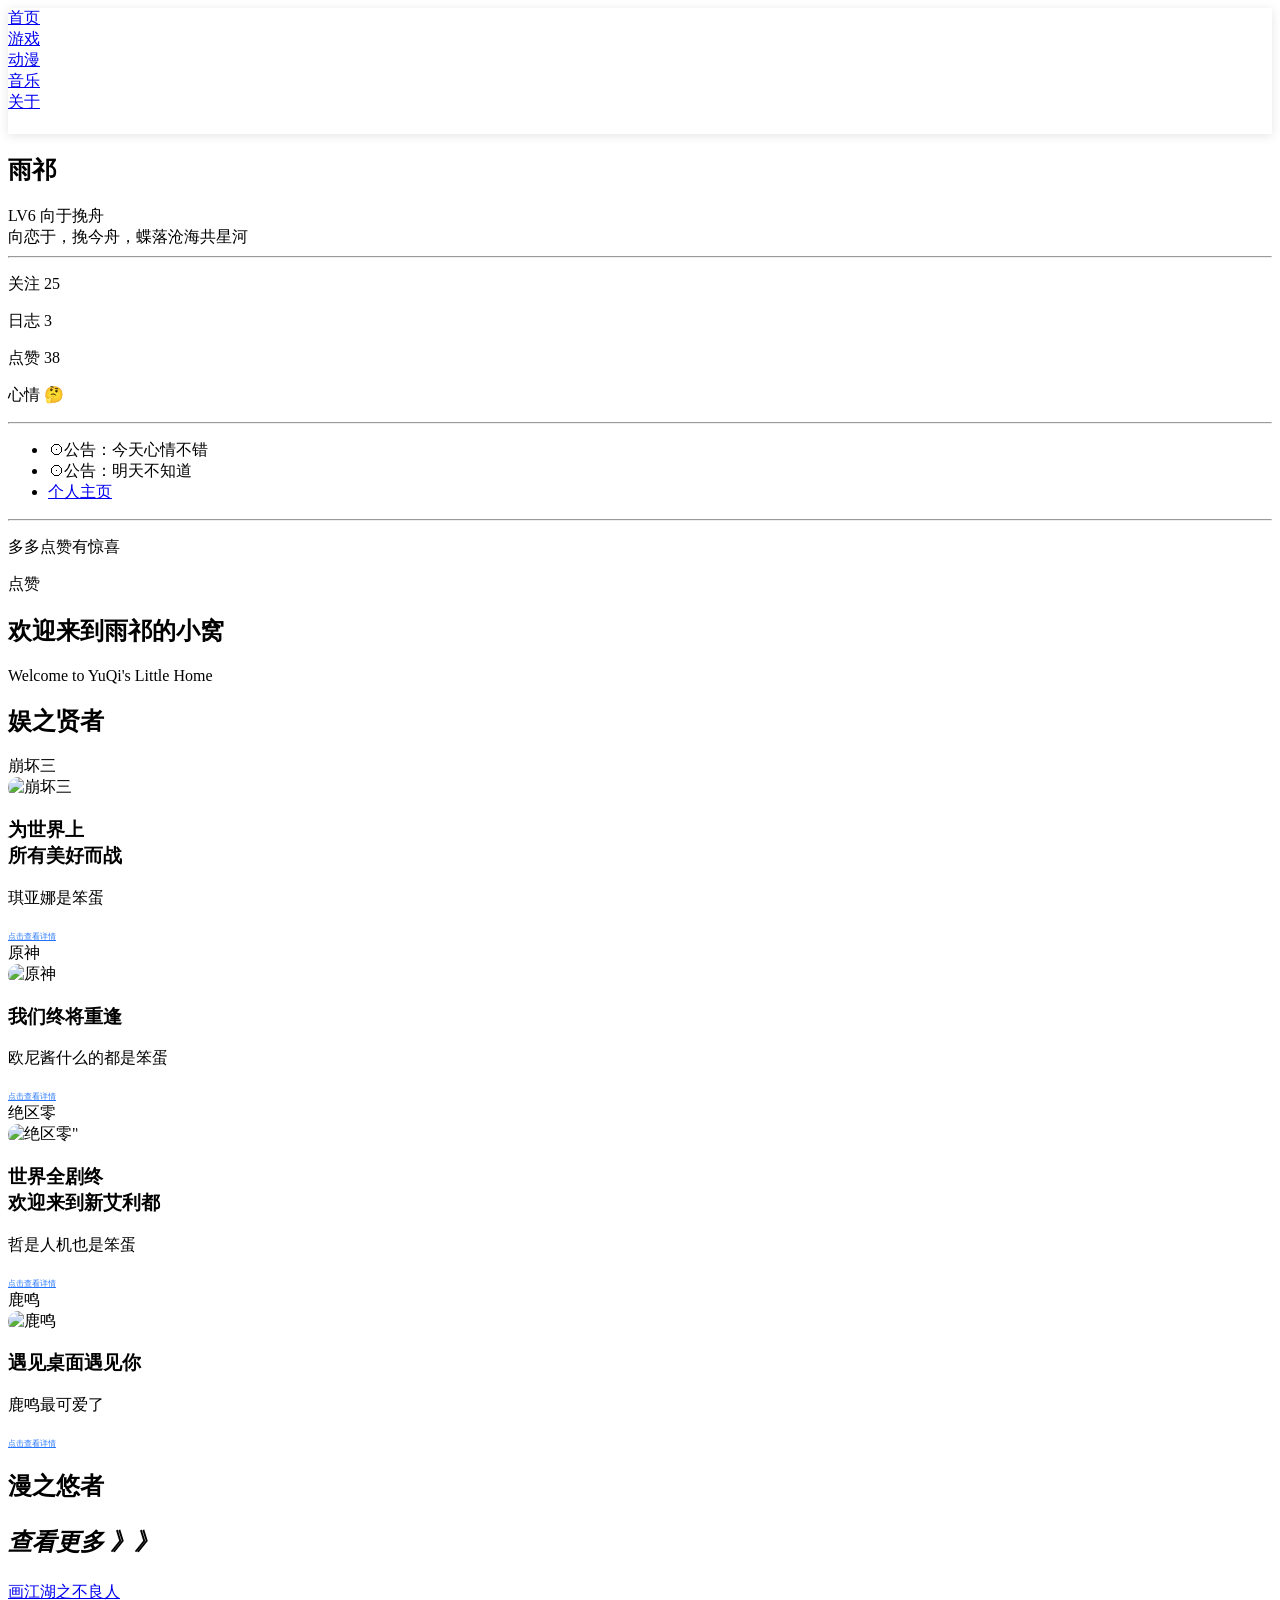
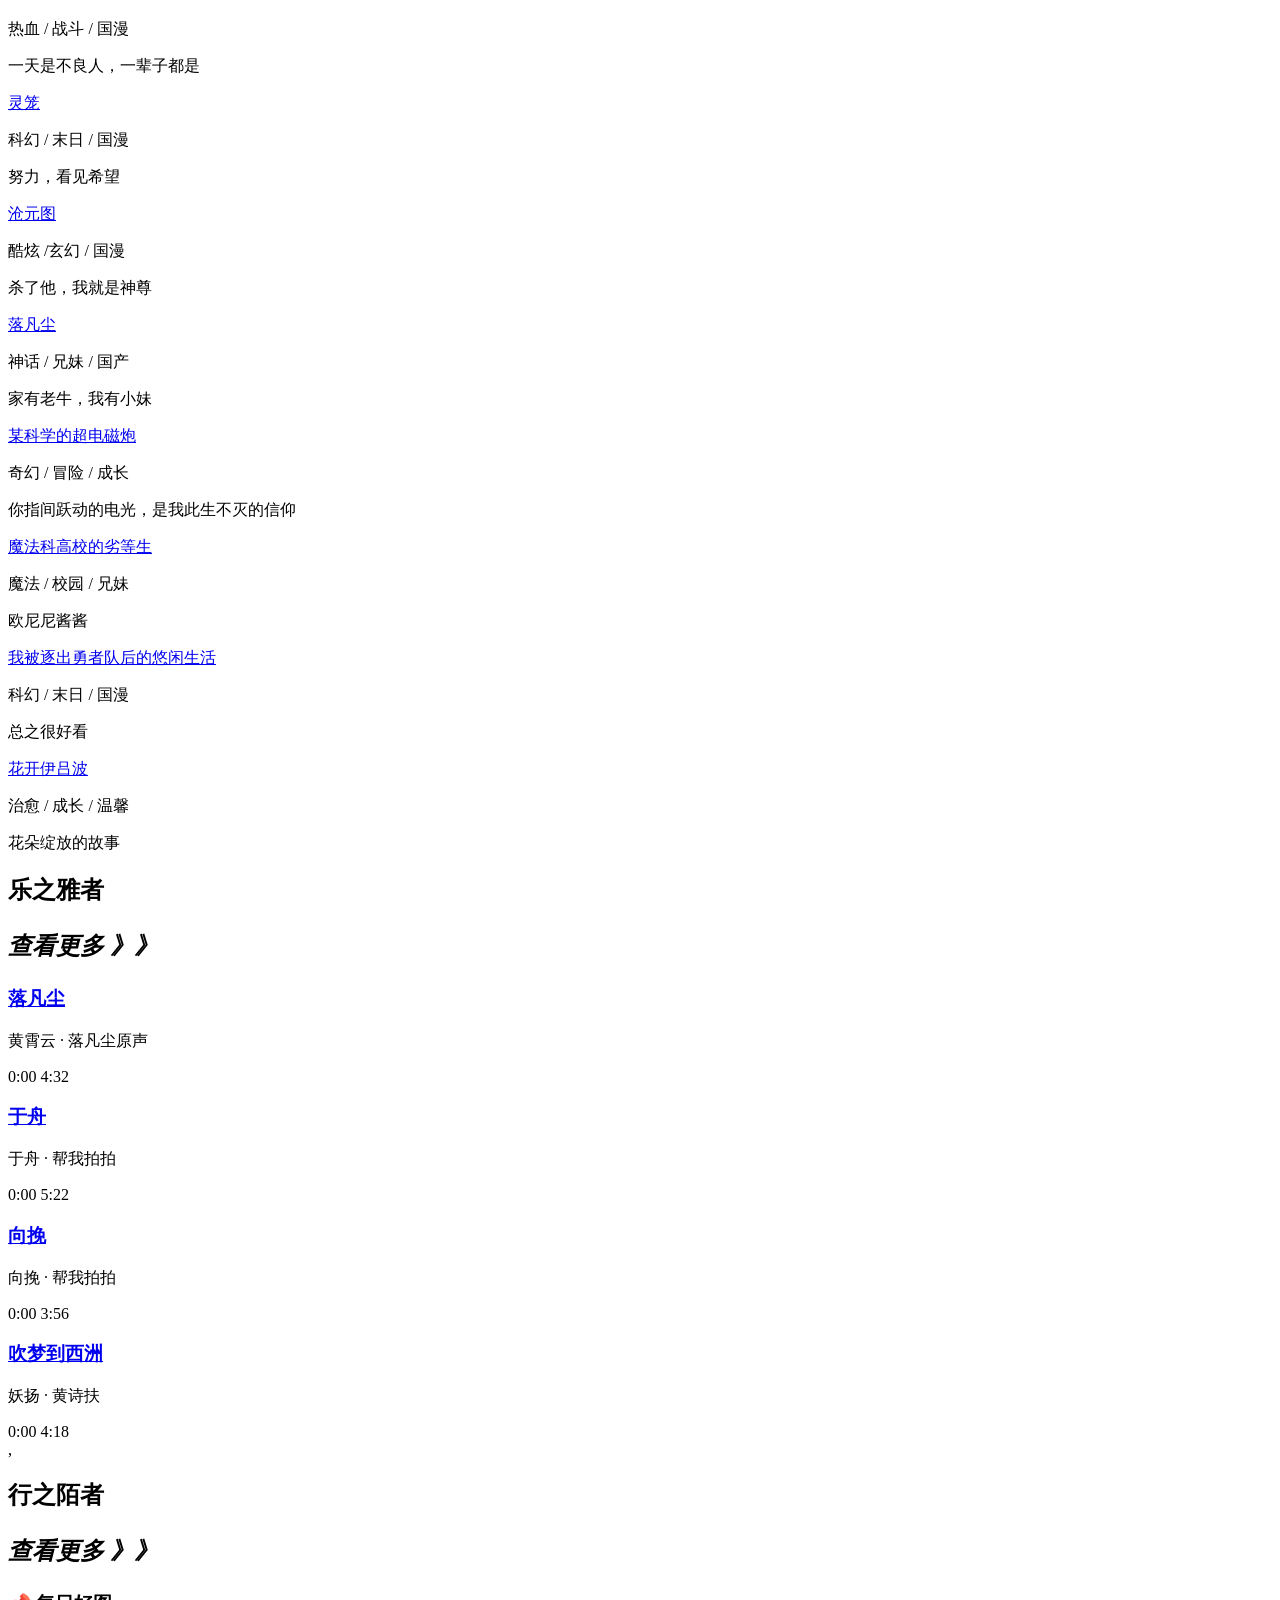
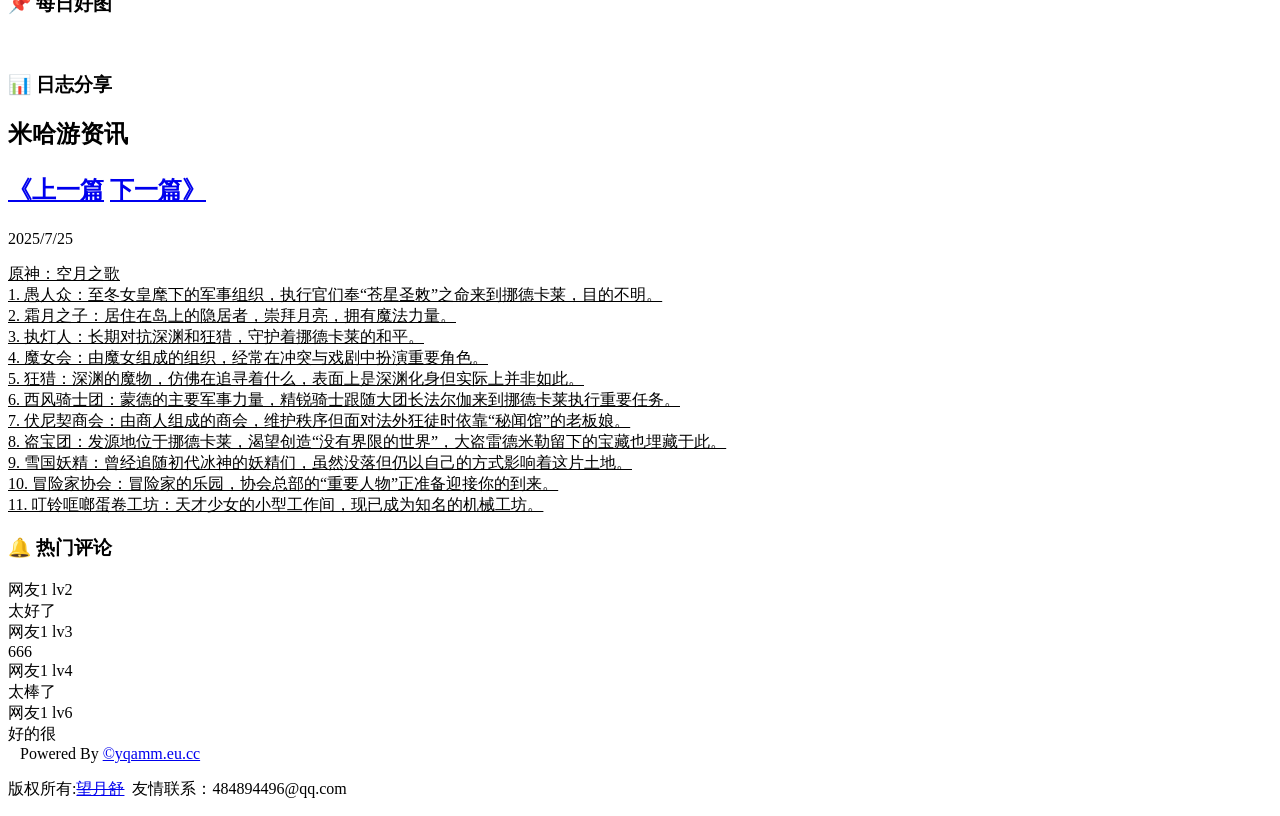
==== html/hao.html @ 81f04ef3 "./--/" ====
<!DOCTYPE html>
<html lang="zh-CN">

<head>
    <meta charset="UTF-8">
    <meta name="viewport" content="width=device-width, initial-scale=1.0">
    <title>雨祁的小窝</title>
    <link rel="stylesheet" href="./html/hao.css">
    <link rel="icon" type="image/x-icon" href="https://i.postimg.cc/RFZZ6Wpz/h-3.png">
</head>

<body>
    <!-- 导航栏 -->
    <nav class="nav">
        <div class="logo"></div>
        <div class="daohang">
            <a href="#shouye">
                <div class="box">首页</div>
            </a>
            <a href="#youxi">
                <div class="box">游戏</div>
            </a>
            <a href="#donman">
                <div class="box">动漫</div>
            </a>
            <a href="#yinyue">
                <div class="box">音乐</div>
            </a>
            <a href="#foot">
                <div class="box">关于</div>
            </a>
        </div>
        <div class="denlu"><a href="./login.html" style="color: white;">登录</a></div> <!-- 修复登录链接颜色 -->
    </nav>

    <!-- 主页内容 -->
    <section class="zhuye" id="shouye">
        <div class="geren">
            <div class="gtop">
                <div class="tx">
                    <div class="tx-1"></div>
                </div>
                <div class="user-info">
                    <h2>雨祁</h2>
                    <div class="level-info">
                        <span id="one">LV6</span>
                        <span id="two">向于挽舟</span>
                    </div>
                    <span id="san">向恋于，挽今舟，蝶落沧海共星河</span>
                </div>
            </div>
            <hr>
            <div class="gbot">
                <div class="xinxi">
                    <p id="p1">关注&nbsp;25</p>
                    <p id="p2">日志&nbsp;3</p>
                    <p id="p3">点赞&nbsp;38</p>
                    <p id="p4">心情&nbsp;🤔</p>
                </div>
                <hr>
                <div class="gongao">
                    <ul>
                        <li>⨀公告：今天心情不错</li>
                        <li>⨀公告：明天不知道</li>
                        <li id="li"><a href="https://yqamm.eu.cc">个人主页</a></li>
                    </ul>
                </div>
                <hr>
            </div>
            <div class="dianzan">
                <p>多多点赞有惊喜</p>
                <p id="p5">点赞</p>
            </div>
        </div>
        <div class="tp">
            <div class="tp-content">
                <h1>欢迎来到雨祁的小窝</h1>
                <p>Welcome to YuQi's Little Home</p>
            </div>
        </div>
    </section>

    <!-- 游戏板块 -->
    <section class="youxi" id="youxi">
        <div class="youxi-bg"></div>
        <h2>娱之贤者</h2>
        <div class="games-container">
            <!-- 崩坏三卡片（恢复类名） -->
            <div class="game-card bhs">
                <div class="game-inner">
                    <div class="game-front">
                        <span>崩坏三</span>
                    </div>
                    <div class="game-back">
                        <img src="https://i.postimg.cc/tg8TTK1g/1.jpg" alt="崩坏三"
                            style="width: 100%; border-radius: 10px;">
                        <h3>为世界上<br>所有美好而战</h3>
                        <p>琪亚娜是笨蛋</p>
                        <a href="./xx.html" target="_blank" style="color: #2575fc; margin-top: 10px;font-size: 0.5em; ">点击查看详情</a>
                        <!-- 修复链接样式 -->
                    </div>
                </div>
            </div>
            <!-- 原神卡片 -->
            <div class="game-card ys">
                <div class="game-inner">
                    <div class="game-front">
                        <span>原神</span>
                    </div>
                    <div class="game-back">
                        <img src="https://i.postimg.cc/xjRzs7rk/1.jpg" alt="原神"
                            style="width: 100%; border-radius: 10px;">
                        <h3>我们终将重逢</h3>
                        <p>欧尼酱什么的都是笨蛋</p>
                        <a href="./ysq.html" style="color: #2575fc; margin-top: 10px;font-size: 0.5em;">点击查看详情</a>
                    </div>
                </div>
            </div>
            <!-- 绝区零卡片 -->
            <div class="game-card jql">
                <div class="game-inner">
                    <div class="game-front">
                        <span>绝区零</span>
                    </div>
                    <div class="game-back">
                        <img src="https://i.postimg.cc/YSHDH9R2/1.jpg" alt=绝区零"
                            style="width: 100%; border-radius: 10px;">
                        <h3>世界全剧终<br>欢迎来到新艾利都</h3>
                        <p>哲是人机也是笨蛋</p>
                        <a href="./xx.html" target="_blank" style="color: #2575fc; margin-top: 10px;font-size: 0.5em; ">点击查看详情</a>
                    </div>
                </div>
            </div>
            <!-- 鹿鸣卡片 -->
            <div class="game-card lm">
                <div class="game-inner">
                    <div class="game-front">
                        <span>鹿鸣</span>
                    </div>
                    <div class="game-back">
                        <img src="https://i.postimg.cc/kgN5G2S7/1.png" alt="鹿鸣"
                            style="width: 100%; border-radius: 10px;">
                        <h3>遇见桌面遇见你</h3>
                        <p>鹿鸣最可爱了</p>
                       <a href="./xx.html" target="_blank" style="color: #2575fc; margin-top: 10px;font-size: 0.5em; ">点击查看详情</a>
                </div>
            </div>
            <!-- Minecraft卡片 -->
            <!-- <div class="game-card mc">
                <div class="game-inner">
                    <div class="game-front">
                        <span>Minecraft</span>
                    </div>
                    <div class="game-back">
                        <img src="https://i.postimg.cc/wTgQM3hT/Minecraft2.jpg" alt="崩坏三"
                            style="width: 100%; border-radius: 10px;">
                        <h3>MC不悔</h3>
                        <p>都是方块人</p>
                       <a href="./xx.html" target="_blank" style="color: #2575fc; margin-top: 10px;font-size: 0.5em; ">点击查看详情</a>
                    </div>
                </div>
            </div> -->
        </div>
    </section>

    <!-- 动漫板块 -->
    <section class="donman" id="donman">
        <h2>漫之悠者 <p id="gd"><I>查看更多 》》</I></p>
        </h2>
        <div class="dm-grid">
            <!-- 1 -->
            <div class="dm">
                <div class="d-left" style="background-image:url('https://i.postimg.cc/43p6Vzyb/dm.jpg')"></div>
                <div class="d-right">
                    <span>
                        <a href="http://baike.baidu.com/l/NwMvjNF6?bk_share=copy&fr=copy#" target="_blank">
                            画江湖之不良人
                        </a>
                    </span>
                    <p>热血 / 战斗 / 国漫</p>
                    <p>一天是不良人，一辈子都是</p>
                </div>
            </div>
            <!-- 2 -->
            <div class="dm">
                <div class="d-left" style="background-image: url('https://i.postimg.cc/7hkBXpLh/image.jpg');"></div>
                <div class="d-right">
                    <span><a href="http://baike.baidu.com/l/IUdptuf8?bk_share=copy&fr=copy#" target="_blank">
                            灵笼</a></span>
                    <p>科幻 / 末日 / 国漫</p>
                    <p>努力，看见希望</p>
                </div>
            </div>
            <!-- 3 -->
            <div class="dm">
                <div class="d-left" style="background-image:url('https://i.postimg.cc/ZnzK3d93/image.jpg')"></div>
                <div class="d-right">
                    <span>
                        <a href="http://baike.baidu.com/l/H8j0i51G?bk_share=copy&fr=copy#" target="_blank">
                            沧元图</a></span>
                    <p>酷炫 /玄幻 / 国漫</p>
                    <p>杀了他，我就是神尊</p>
                </div>
            </div>
            <!-- 4 -->
            <div class="dm">
                <div class="d-left" style="background-image: url('https://i.postimg.cc/rFcGmwLb/image.jpg')"></div>
                <div class="d-right">
                    <span>
                        <a href="http://baike.baidu.com/l/BnPM8vRi?bk_share=copy&fr=copy#" target="_blank">
                            落凡尘
                        </a>
                    </span>
                    <p>神话 / 兄妹 / 国产</p>
                    <p>家有老牛，我有小妹</p>
                </div>
            </div>
            <!-- 5 -->
            <div class="dm">
                <div class="d-left" style="background-image: url('https://i.postimg.cc/J4snK7pd/image.jpg');"></div>
                <div class="d-right">
                    <span>
                        <a href="http://baike.baidu.com/l/g8sbwlbK?bk_share=copy&fr=copy#" target="_blank">
                            某科学的超电磁炮 </a>
                    </span>
                    <p>奇幻 / 冒险 / 成长</p>
                    <p>你指间跃动的电光，是我此生不灭的信仰</p>
                </div>
            </div>
            <!-- 6 -->
            <div class="dm">
                <div class="d-left" style="background-image: url('https://i.postimg.cc/KYGhqJZv/image.jpg');"></div>
                <div class="d-right">
                    <span>
                        <a href="http://baike.baidu.
                        com/l/dRvJ5IYW?bk_share=copy&fr=copy#" target="_blank">
                            魔法科高校的劣等生
                        </a>
                    </span>
                    <p>魔法 / 校园 / 兄妹</p>
                    <p>欧尼尼酱酱</p>
                </div>
            </div>
            <!-- 7 -->
            <div class="dm">
                <div class="d-left" style="background-image: url('https://i.postimg.cc/hPvrrxWW/image.jpg');"></div>
                <div class="d-right">
                    <span>
                        <a href="http://baike.baidu.com/l/K0KQPCvV?bk_share=copy&fr=copy#" target="_blank">
                            我被逐出勇者队后的悠闲生活</a>
                    </span>
                    <p>科幻 / 末日 / 国漫</p>
                    <p>总之很好看</p>
                </div>
            </div>
            <!-- 8 -->
            <div class="dm">
                <div class="d-left" style="background-image:url(https://i.postimg.cc/yY3RxTCd/image.jpg)"></div>
                <div class="d-right">
                    <span>
                        <a href="https://baike.baidu.com/item/%E8%8A%
                        B1%E5%BC%80%E4%BC%8A%E5%90%95%E6%B3%A2/49174" target="_blank">花开伊吕波</a>
                    </span>
                    <p>治愈 / 成长 / 温馨</p>
                    <p>花朵绽放的故事</p>
                </div>
            </div>
        </div>
    </section>

    <!-- 音乐板块 -->
    <section class="yinyue" id="yinyue">
        <h2>乐之雅者 <p id="gd"><I>查看更多 》》</I></p>
        </h2>
        <div class="music-container">
            <!-- 1 -->
            <div class="music-card">
                <div class="music-img" style="background-image: url('https://i.postimg.cc/TPTK6KM2/image.jpg')">
                    <!-- <div class="play-icon">
                        <i class="fas fa-play"></i>
                    </div> -->
                </div>
                <div class="music-info">
                    <h3>
                        <a href="https://www.fangpi.net/music/11731684" target="_blank">落凡尘
                        </a>
                    </h3>
                    <p>黄霄云 · 落凡尘原声</p>
                    <div class="music-player">
                        <div class="music-progress">
                            <audio src="落凡尘-黄霄雲.mp3"></audio>
                        </div>
                    </div>
                    <div class="music-time">
                        <span>0:00</span>
                        <span>4:32</span>
                    </div>
                </div>
            </div>
            <!-- 2 -->
            <div class="music-card">
                <div class="music-img" style="background-image: url('https://i.postimg.cc/CRwwDrpB/2.jpg')">

                </div>
                <div class="music-info">
                    <h3>
                        <a href="https://www.fangpi.net/music/16540388" target="_blank">于舟
                        </a>
                    </h3>
                    <p>于舟 · 帮我拍拍</p>
                    <div class="music-player">
                        <div class="music-progress"></div>
                    </div>
                    <div class="music-time">
                        <span>0:00</span>
                        <span>5:22</span>
                    </div>
                </div>
            </div>
            <!-- 3 -->
            <div class="music-card">
                <div class="music-img" style="background-image: url('https://i.postimg.cc/ZWj4LPJf/4.jpg')">

                </div>
                <div class="music-info">
                    <h3>
                        <a href="https://www.fangpi.net/music/14131644" target="_blank">向挽
                        </a>
                    </h3>
                    <p>向挽 · 帮我拍拍</p>
                    <div class="music-player">
                        <div class="music-progress"></div>
                    </div>
                    <div class="music-time">
                        <span>0:00</span>
                        <span>3:56</span>
                    </div>
                </div>
            </div>
            <!-- 4 -->
            <div class="music-card">
                <div class="music-img" style="background-image: url('https://i.postimg.cc/6pDbM4S3/1.jpg')">

                </div>
                <div class="music-info">
                    <h3>
                        <a href="https://www.fangpi.net/music/11590907" target="_blank">吹梦到西洲
                        </a>
                    </h3>
                    <p>妖扬 · 黄诗扶</p>
                    <div class="music-player">
                        <div class="music-progress"></div>
                    </div>
                    <div class="music-time">
                        <span>0:00</span>
                        <span>4:18</span>
                    </div>
                </div>
            </div>
        </div>
    </section>
    <!-- 日志记录 -->
    <section class="rizhi" id="rizhi">,
        <h2>行之陌者 <p id="gd"><I>查看更多 》》</I></p>
        </h2>
        <div class="rizhi-cont">
            <!-- 左侧列 -->
            <div class="rz" id="rz-1">
                <h3>📌 每日好图</h3>
                <div class="rz-left-tu">
                    <img src="https://i.postimg.cc/k41G0ZzM/xh.png" alt="">
                </div>
            </div>

            <!-- 中间列（主内容） -->
            <div class="rz" id="rz-2">
                <h3>📊 日志分享</h3>
                <div class="content">
                    <h2>米哈游资讯 &nbsp;&nbsp;
                        <p id="p6">
                            <a href="#">《上一篇</a>
                            <a href="#">下一篇》</a>
                        </p>
                    </h2>
                    <p>2025/7/25</p>
                    <!-- <div class="wen">
                        <p id="rzp"> <ins>米哈游成立于2011年，致力于为用户提供美好的、超出预期的产品与内容。米哈游陆续推出了多款高品质人气产品，包括《崩坏学园2》、
                                《崩坏3》、《未定事件簿》、《原神》、《崩坏：星穹铁道》、《绝区零》，并围绕原创P打造了动画、音乐及周边等多元产品。
                                秉承着“技术宅拯救世界”的使命，米哈游始终致力于技术研发、深索前沿科技，在卡通渲染、人工智能、云游戏技术等领域积累了先进的
                                技术能力。
                                米哈游总部位于中国上海，并在新加坡、美国、加拿大、日本、韩国等国家和地区进行全球化布局。目前，公司员工5,000人，来自世界知
                                名游戏/互联网/科技公司。</p></ins>
                    </div> -->
                    <div class="wen">
                        <p id="rzp">
                            <ins>原神：空月之歌<br>
                                1.
                                ‌愚人众‌：至冬女皇麾下的军事组织，执行官们奉“苍星圣敇”之命来到挪德卡莱，目的不明‌。<br>
                                2.
                                ‌霜月之子‌：居住在岛上的隐居者，崇拜月亮，拥有魔法力量‌。<br>
                                3.
                                ‌执灯人‌：长期对抗深渊和狂猎，守护着挪德卡莱的和平‌。<br>
                                4.
                                ‌魔女会‌：由魔女组成的组织，经常在冲突与戏剧中扮演重要角色‌。<br>
                                5.
                                ‌狂猎‌：深渊的魔物，仿佛在追寻着什么，表面上是深渊化身但实际上并非如此‌。<br>
                                6.
                                ‌西风骑士团‌：蒙德的主要军事力量，精锐骑士跟随大团长法尔伽来到挪德卡莱执行重要任务‌。<br>
                                7.
                                ‌伏尼契商会‌：由商人组成的商会，维护秩序但面对法外狂徒时依靠“秘闻馆”的老板娘‌。<br>
                                8.
                                ‌盗宝团‌：发源地位于挪德卡莱，渴望创造“没有界限的世界”，大盗雷德米勒留下的宝藏也埋藏于此‌。<br>
                                9.
                                ‌雪国妖精‌：曾经追随初代冰神的妖精们，虽然没落但仍以自己的方式影响着这片土地‌。<br>
                                10.
                                ‌冒险家协会‌：冒险家的乐园，协会总部的“重要人物”正准备迎接你的到来‌。<br>
                                11.
                                ‌叮铃哐啷蛋卷工坊‌：天才少女的小型工作间，现已成为知名的机械工坊‌。<br>
                            </ins>
                        </p>
                    </div>
                </div>
            </div>

            <!-- 右侧列 -->
            <div class="rz" id="rz-3">
                <h3>🔔 热门评论</h3>
                <div class="rzcontent">
                    <!-- 评论1 -->
                    <div class="yonhu1" id="rz-4">
                        <div class="biank">
                            <div class="touxiang1">
                                <div class="yhtx1" id="yhtx1-1"></div>
                                <span>网友1</span>
                                <span id="yhtx">lv2</span>
                            </div>
                            <div class="pl1">太好了</div>
                        </div>
                    </div>
                    <!-- 评论2 -->
                    <div class="yonhu1" id="rz-5">
                        <div class="biank">
                            <div class="touxiang1">
                                <div class="yhtx1" id="yhtx1-2"></div>
                                <span>网友1</span>
                                <span id="yhtx">lv3</span>
                            </div>
                            <div class="pl1">666</div>
                        </div>
                    </div>
                    <!-- 评论3 -->
                    <div class="yonhu1" id="rz-6">
                        <div class="biank">
                            <div class="touxiang1">
                                <div class="yhtx1" id="yhtx1-3"></div>
                                <span>网友1</span>
                                <span id="yhtx">lv4</span>
                            </div>
                            <div class="pl1">太棒了</div>
                        </div>
                    </div>
                    <!-- 评论4 -->
                    <div class="yonhu1" id="rz-7">
                        <div class="biank">
                            <div class="touxiang1">
                                <div class="yhtx1" id="yhtx1-4"></div>
                                <span>网友1</span>
                                <span id="yhtx">lv6</span>
                            </div>
                            <div class="pl1">好的很</div>
                        </div>
                    </div>
                </div>
            </div>

        </div>
    </section>


    <!-- 页脚 -->
    <footer class="foot" id="foot">
        <span>&nbsp;&nbsp;&nbsp;Powered By <a href="https://github.com/qitinyu?tab=stars"
                target="_blank">©yqamm.eu.cc</a></span>
        <p>版权所有:<a href="mima.html" target="_blank"><del>望月舒</a>
        &nbsp;友情联系：484894496@qq.com</p>
    </footer>

    <script>                              
        // 导航栏滚动效果
        window.addEventListener('scroll', function () {
            const nav = document.querySelector('.nav');
            if (window.scrollY > 50) {
                nav.style.background = 'rgba(255, 255, 255, 0.95)';
                nav.style.boxShadow = '0 4px 15px rgba(0, 0, 0, 0.12)';
            } else {
                nav.style.background = 'rgba(255, 255, 255, 0.98)';
                nav.style.boxShadow = '0 2px 10px rgba(0, 0, 0, 0.1)';
            }
        });

        // 卡片背景切换逻辑
        const gameCards = document.querySelectorAll('.game-card');
        const youxiBg = document.querySelector('.youxi-bg');
        const backgrounds = [
            'url("https://i.postimg.cc/tg8TTK1g/1.jpg")', // 崩坏三
            'url("https://i.postimg.cc/xjRzs7rk/1.jpg")', // 原神
            'url("https://i.postimg.cc/YSHDH9R2/1.jpg")', // 绝区零
            'url("https://i.postimg.cc/kgN5G2S7/1.png")', // 鹿鸣
            'url("https://i.postimg.cc/wTgQM3hT/Minecraft2.jpg")' // Minecraft
        ];

        gameCards.forEach((card, index) => {
            card.addEventListener('mouseenter', () => {
                youxiBg.style.background = backgrounds[index];
                youxiBg.style.backgroundSize = 'cover';
                youxiBg.style.backgroundPosition = 'center';
                youxiBg.style.opacity = '';
            });

            card.addEventListener('mouseleave', () => {
                youxiBg.style.opacity = '0.1';
            });

            card.addEventListener('click', () => {
                const gameName = card.querySelector('.game-front span').textContent;
                alert(`即将跳转到《${gameName}》游戏页面`);
                // 实际跳转可替换为：window.location.href = `${gameName}.html`;
            });
        });

        // 音乐卡片播放/暂停切换逻辑
        const musicCards = document.querySelectorAll('.music-card');
        musicCards.forEach(card => {
            const playIcon = card.querySelector('.play-icon');
            playIcon.addEventListener('click', (e) => {
                e.stopPropagation(); // 阻止事件冒泡到卡片
                if (playIcon.innerHTML.includes('fa-play')) {
                    playIcon.innerHTML = '<i class="fas fa-pause"></i>';
                    // 此处可添加播放音乐的逻辑（如Audio对象）
                } else {
                    playIcon.innerHTML = '<i class="fas fa-play"></i>';
                    // 此处可添加暂停音乐的逻辑
                }
            });
        });
    </script>
</body>

</html>
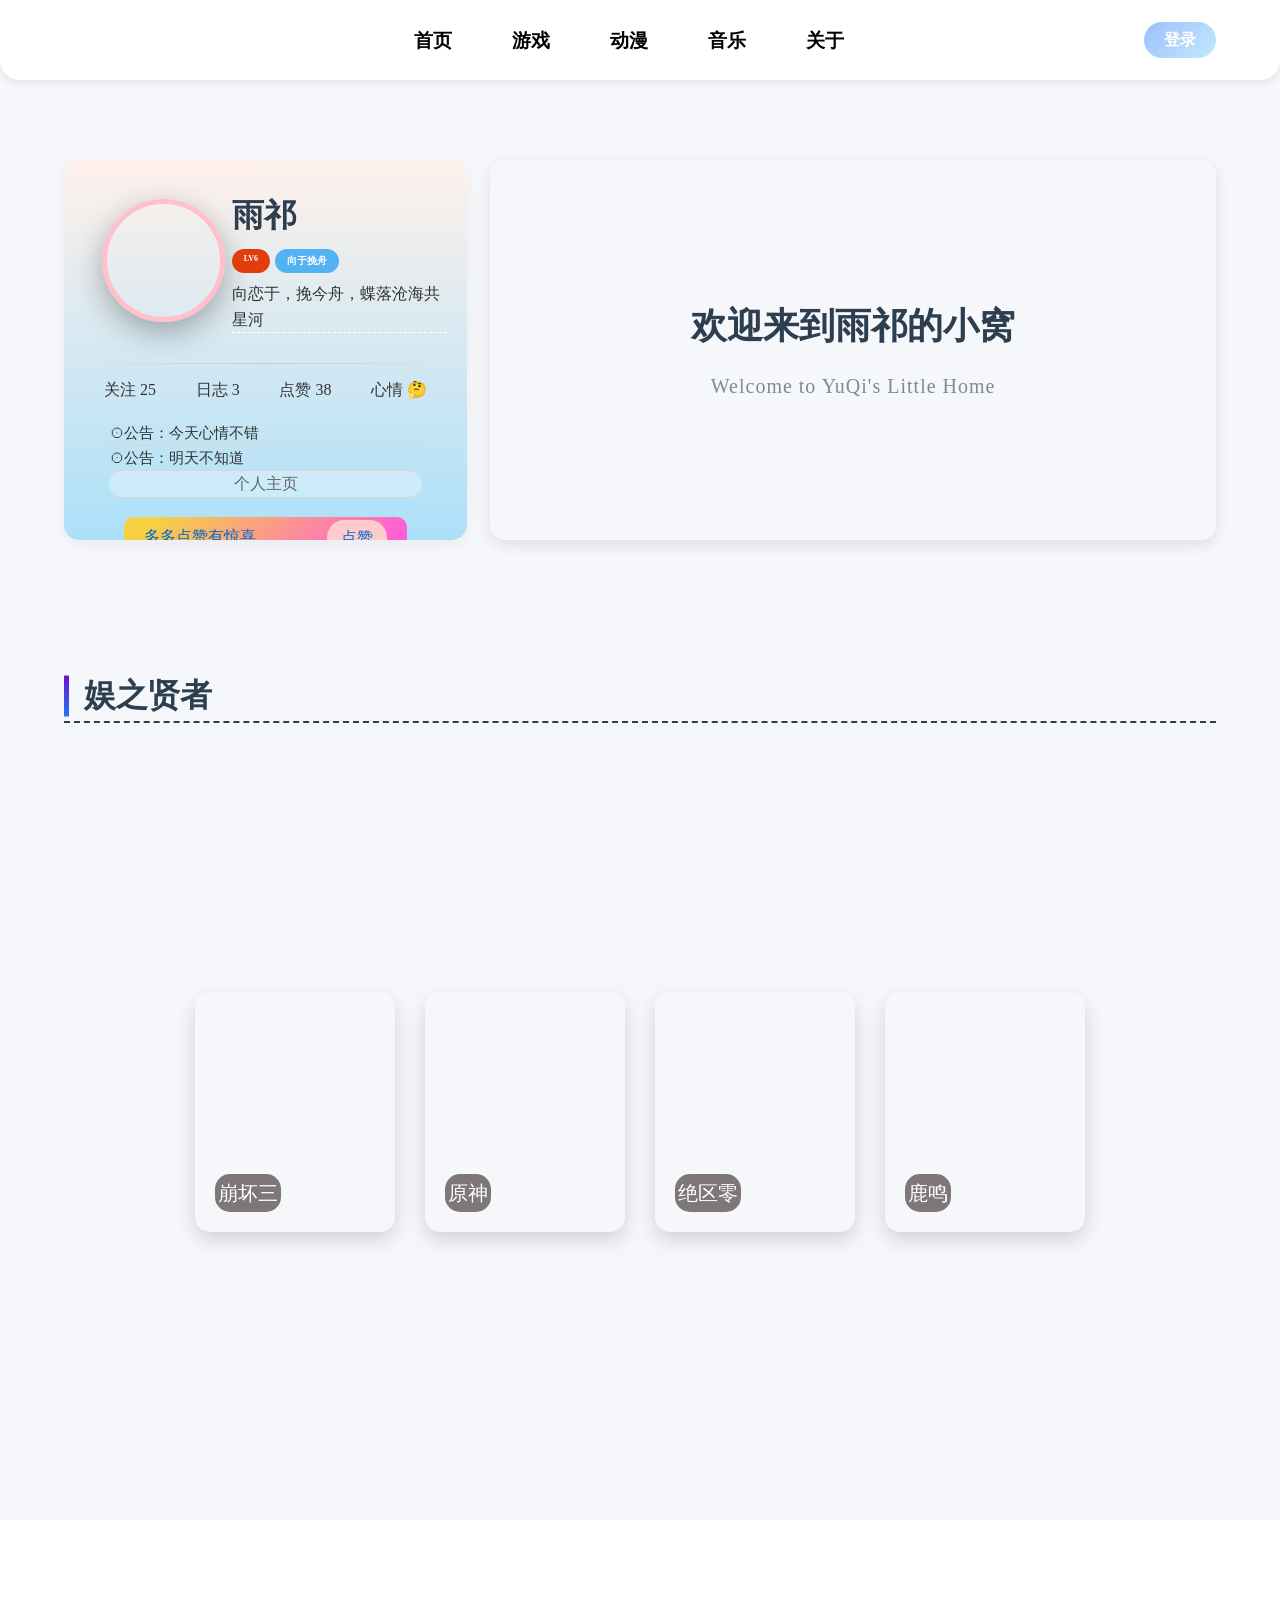
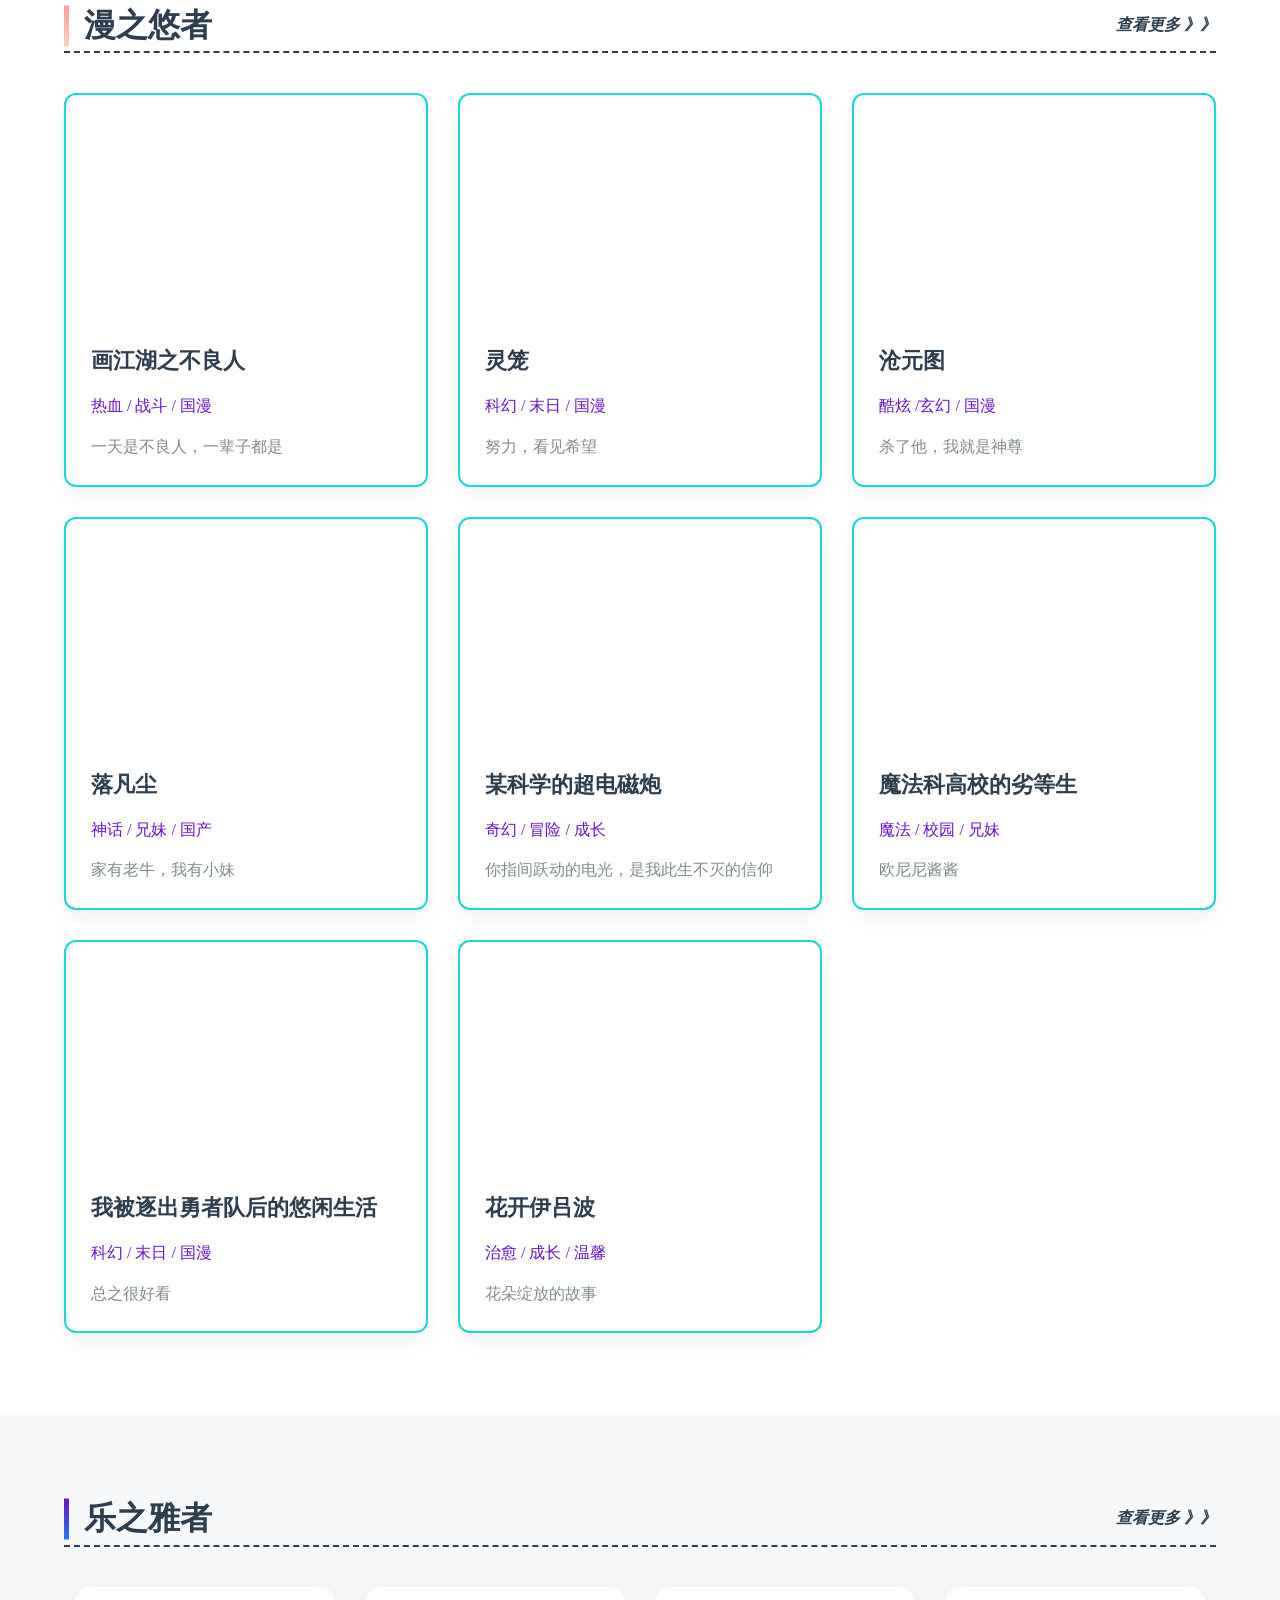
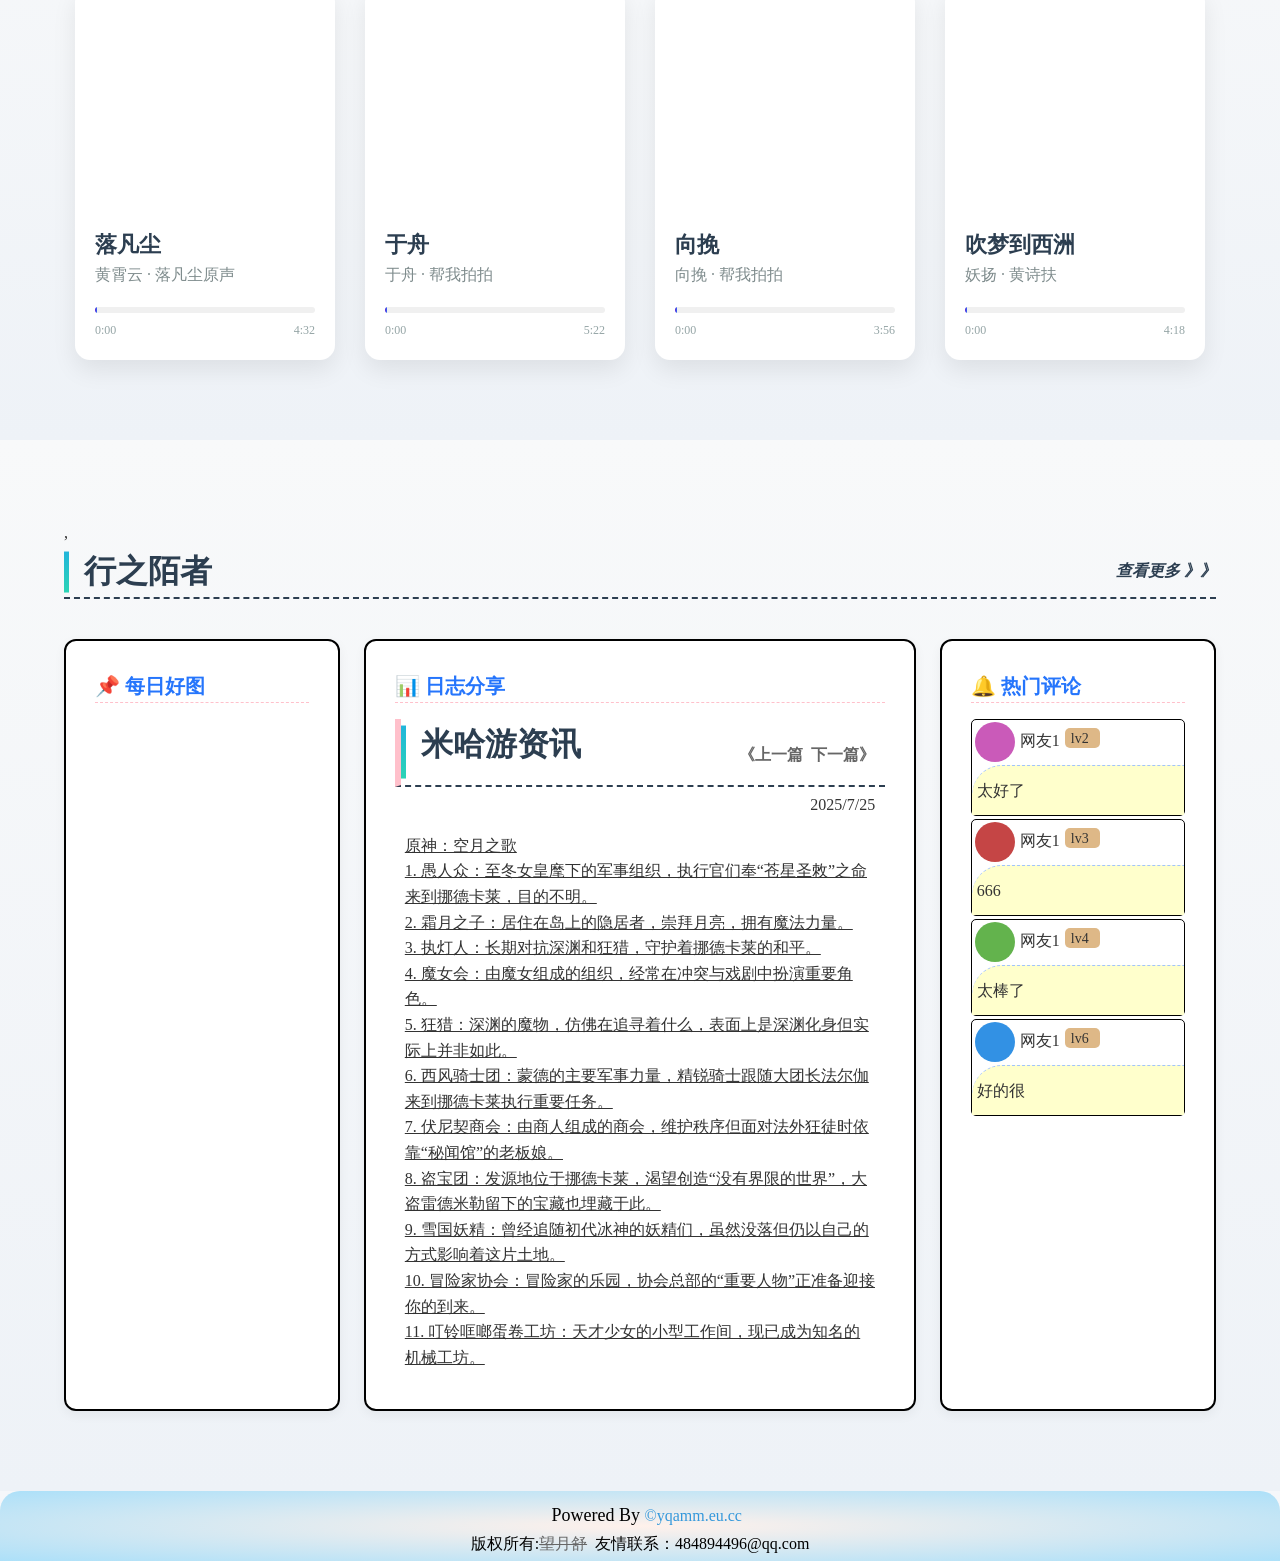
==== commit f0bc498e: "./--/" ====
--- a/html/hao.html
+++ b/html/hao.html
@@ -5,7 +5,7 @@
     <meta charset="UTF-8">
     <meta name="viewport" content="width=device-width, initial-scale=1.0">
     <title>雨祁的小窝</title>
-    <link rel="stylesheet" href="./html/hao.css">
+    <link rel="stylesheet" href="/html/hao.css">
     <link rel="icon" type="image/x-icon" href="https://i.postimg.cc/RFZZ6Wpz/h-3.png">
 </head>
 
--- a/html/hao.css
+++ b/html/hao.css
@@ -0,0 +1,1031 @@
+* {
+    margin: 0;
+    padding: 0;
+    box-sizing: border-box;
+    font-family: "SimSun", "宋体", serif;
+}
+
+a {
+    text-decoration: none;
+    color: #000;
+}
+
+body {
+    background-color: #f5f7fa;
+    color: #333;
+    line-height: 1.6;
+    overflow-x: hidden;
+}
+
+@font-face {
+    font-family: frontnew;
+    src: url();
+}
+
+/* 导航栏样式 */
+.nav {
+    display: flex;
+    justify-content: space-between;
+    align-items: center;
+    padding: 15px 5%;
+    background-color: rgba(255, 255, 255, 0.98);
+    box-shadow: 0 2px 10px rgba(0, 0, 0, 0.1);
+    position: fixed;
+    top: 0;
+    left: 0;
+    width: 100%;
+    z-index: 1000;
+    transition: all 0.3s ease;
+    border-bottom-left-radius: 20px;
+    border-bottom-right-radius: 20px;
+}
+
+.logo {
+    width: 50px;
+    height: 50px;
+    background-image: url("https://i.postimg.cc/RFZZ6Wpz/h-3.png");
+    background-size: cover;
+    border-radius: 50%;
+    display: flex;
+    justify-content: center;
+    align-items: center;
+    color: white;
+    font-weight: bold;
+}
+
+.daohang {
+    display: flex;
+    gap: 30px;
+}
+
+.box {
+    padding: 8px 15px;
+    border-radius: 20px;
+    transition: all 0.3s ease;
+    cursor: pointer;
+    font-size: 1.2em;
+    font-weight: bold;
+    color: #000;
+}
+
+.box:hover {
+    background-color: #f0f5ff;
+    color: #2575fc;
+    transform: translateY(-2px);
+    box-shadow: 0 4px 8px rgba(37, 117, 252, 0.3);
+}
+
+.denlu {
+    padding: 2px 20px 4px;
+    background: linear-gradient(135deg, #a1c4fd 10%, #c2e9fb 100%);
+    border-radius: 20px;
+    cursor: pointer;
+    transition: all 0.3s ease;
+    font-size: 1.2em;
+    font-weight: bold;
+}
+
+.denlu:hover {
+    transform: translateY(-2px);
+    box-shadow: 0 4px 8px rgba(37, 117, 252, 0.3);
+    color: #000;
+}
+
+/* 主页样式 */
+.zhuye {
+    height: 60vh;
+    margin-top: 80px;
+    padding: 0 5%;
+    display: flex;
+    align-items: center;
+    justify-content: space-between;
+}
+
+.geren {
+    width: 35%;
+    background-image: linear-gradient(#fff1eb 0%, #ace0f9 100%);
+    border-radius: 15px;
+    box-shadow: 0 5px 15px rgba(0, 0, 0, 0.05);
+    overflow: hidden;
+    height: 380px;
+}
+
+.gtop {
+    position: relative;
+    padding: 30px 20px;
+    display: flex;
+    gap: 20px;
+    align-items: center;
+}
+.tx {
+    width: 120px;
+    height: 120px;
+    border-radius: 50%;
+    display: flex;
+    justify-content: center;
+    align-items: center;
+    font-size: 48px;
+    color: white;
+    position: relative;
+    background-image: url("https://i.postimg.cc/J7FF3BP5/8.jpg");
+    background-size: cover;
+    margin-left: 20px;
+}
+.tx :hover{
+    cursor: pointer;
+    background-size: cover;
+    background-image: url('https://i.postimg.cc/1t4BGFW3/ht.gif');
+}
+
+.tx-1 {
+    position: absolute;
+    top: -3px;
+    left: -2px;
+    width: 123px;
+    height: 123px;
+    border-radius: 50%;
+    object-fit: cover;
+    border: 5px solid pink;
+    box-shadow: 0 10px 30px rgba(0, 0, 0, 0.3);
+}
+
+.user-info {
+    position: relative;
+    display: flex;
+    flex-direction: column;
+    gap: 8px;
+}
+
+.user-info h2 {
+    font-size: 32px;
+    color: #2c3e50;
+    font-weight: bolder;
+}
+
+.level-info {
+    display: flex;
+    gap: 5px;
+}
+
+#one {
+    display: inline-block;
+    padding: 4px 12px;
+    border-radius: 15px;
+    font-size: 0.5em;
+    font-weight: bold;
+    background: #e23e0d;
+    width: fit-content;
+    color: #fff;
+}
+
+#two {
+    display: inline-block;
+    padding: 4px 12px;
+    border-radius: 15px;
+    font-size: 10px;
+    font-weight: bold;
+    background: #53B2F4;
+    width: fit-content;
+    color: #fff;
+}
+
+#san {
+    border-bottom: 1px dashed #fff;
+}
+
+hr {
+    border: 0;
+    height: 1px;
+    background: linear-gradient(to right, rgba(0, 0, 0, 0), rgba(0, 0, 0, 0.1), rgba(0, 0, 0, 0));
+    margin: 0 10px;
+}
+
+.gbot {
+    padding: 5px 20px;
+    display: flex;
+    flex-direction: column;
+    gap: 3px;
+    align-items: flex-start;
+}
+
+.xinxi {
+    display: flex;
+    width: 100%;
+    height: 40px;
+    flex-direction: row;
+}
+
+#p1,
+#p2,
+#p3,
+#p4 {
+    display: inline-block;
+    margin: auto;
+}
+
+.gongao {
+    display: flex;
+    flex-direction: column;
+    padding: 5px 25px;
+    border-radius: 10px;
+    transition: all 0.3s ease;
+    font-size: 15px;
+    font-family: "宋体";
+    width: 100%;
+    gap: 2px;
+}
+
+li {
+    list-style-type: none;
+    border-bottom: 1px solid #ddd4d4;
+}
+
+#li {
+    text-align: center;
+    background-color: #ffffff49;
+    border-radius: 15px;
+    cursor: pointer;
+}
+
+#li:hover {
+    transition: transform 0.3s; /* 添加过渡效果 */
+    transform: translateY(4px); /* 水平下移2px */
+    font-weight: bold;
+    background-color: #FBF0EC;
+}
+
+
+.dianzan {
+    display: flex;
+    width: 70%;
+    height: 40px;
+    background-image: linear-gradient(135deg, #F6D242 10%, #FF52E5 100%);
+    border-radius: 10px;
+    margin: 5px auto 0;
+    justify-content: space-between;
+    padding: 0 20px;
+    color: #0066cc;
+    font-family: "幼圆";
+}
+
+.dianzan>p {
+    line-height: 40px;
+}
+
+#p5 {
+    padding-left: 2px;
+    width: 60px;
+    height: 35px;
+    background-color: #ffcccc;
+    border-radius: 20px;
+    text-align: center;
+    line-height: 35px;
+    cursor: pointer;
+    margin-top: 3px;
+    padding-right: 2px;
+}
+
+#p5:hover {
+    transform: scale(1.1);
+    font-weight: bold;
+    border: 1px solid #fff;
+}
+
+.tp {
+    width: 63%;
+    height: 380px;
+    background-image: url("https://i.postimg.cc/mrtpw7n5/1.jpg");
+    background-size: cover;
+    border-radius: 15px;
+    display: flex;
+    flex-direction: column;
+    justify-content: center;
+    align-items: center;
+    color: white;
+    position: relative;
+    overflow: hidden;
+    box-shadow: 0 5px 15px rgba(0, 0, 0, 0.1);
+}
+
+.tp-content {
+    padding: 40px 35px;
+    border-radius: 10px;
+    text-align: center;
+    max-width: 90%;
+    z-index: 1;
+}
+
+.tp h1 {
+    font-size: 36px;
+    color: #2c3e50;
+    margin-bottom: 15px;
+    font-weight: bold;
+}
+
+.tp p {
+    font-size: 20px;
+    color: #7f8c8d;
+    letter-spacing: 1px;
+}
+
+/* 游戏板块样式 */
+.youxi {
+    min-height: 100vh;
+    padding: 50px 5%;
+    position: relative;
+    overflow: hidden;
+    width: 100%;
+    display: flex;
+    flex-direction: column;
+}
+
+.youxi h2 {
+    font-size: 32px;
+    margin-bottom: 30px;
+    color: #2c3e50;
+    position: relative;
+    padding-left: 20px;
+    flex-shrink: 0;
+    border-bottom: 2px dashed;
+}
+
+.youxi h2::before {
+    content: "";
+    position: absolute;
+    left: 0;
+    top: 50%;
+    transform: translateY(-50%);
+    width: 5px;
+    height: 80%;
+    background: linear-gradient(to bottom, #6a11cb, #2575fc);
+}
+
+.games-container {
+    display: flex;
+    justify-content: center;
+    align-items: center;
+    gap: 30px;
+    flex-wrap: wrap;
+    position: relative;
+    z-index: 2;
+    flex-grow: 1;
+}
+
+.game-card {
+    width: 200px;
+    height: 240px;
+    perspective: 1000px;
+    cursor: pointer;
+    position: relative;
+}
+
+.game-inner {
+    position: relative;
+    width: 100%;
+    height: 100%;
+    transition: transform 0.8s;
+    transform-style: preserve-3d;
+}
+
+.game-card:hover .game-inner {
+    transform: rotateY(180deg);
+}
+
+.game-front,
+.game-back {
+    position: absolute;
+    width: 100%;
+    height: 100%;
+    backface-visibility: hidden;
+    border-radius: 15px;
+    display: flex;
+    justify-content: flex-start;
+    align-items: flex-end;
+    box-shadow: 0 8px 20px rgba(0, 0, 0, 0.15);
+    padding: 20px;
+    transition: all 0.3s ease;
+}
+
+.game-front {
+    background-position: center;
+    color: white;
+    background-size: cover;
+}
+
+.game-front>span {
+    background-color: #7d7777;
+    border-radius: 15px;
+    font-size: 20px;
+    padding: 3px;
+}
+
+.game-back {
+    background: #fff;
+    color: #333;
+    transform: rotateY(180deg);
+    text-align: center;
+    display: flex;
+    flex-direction: column;
+    justify-content: center;
+    align-items: center;
+}
+
+.game-back h3 {
+    font-size: 1.2em;
+    margin-top: 3px;
+}
+
+.game-back p,
+a {
+    font-family: "楷体";
+    margin-top: 3px;
+    font-size: 16px;
+    color: #666;
+}
+
+/* 游戏卡片背景 */
+.bhs .game-front {
+    background: url('https://i.postimg.cc/XqVnGQxm/4.jpg');
+    background-size: cover;
+    /* 确保背景图片覆盖 */
+}
+
+.ys .game-front {
+    background: url('https://i.postimg.cc/NFSYJBQq/2.png');
+    background-size: cover;
+}
+
+.jql .game-front {
+    background: url('https://i.postimg.cc/C5HXD0ds/2.jpg');
+    background-size: cover;
+}
+
+.lm .game-front {
+    background: url('https://i.postimg.cc/3NHzdNrw/2.jpg');
+    background-size: cover;
+}
+
+.mc .game-front {
+    background: url('https://i.postimg.cc/gkVttfKr/Minecraft.avif');
+    background-size: cover;
+}
+
+.youxi-bg {
+    position: absolute;
+    top: 0;
+    left: 0;
+    width: 100%;
+    height: 100%;
+    background-size: cover;
+    background-position: center;
+    z-index: 1;
+    transition: opacity 0.5s ease;
+}
+
+/* 动漫板块样式 */
+.donman {
+    padding: 80px 5%;
+    background: white;
+}
+
+.donman h2 {
+    display: flex;
+    font-size: 32px;
+    margin-bottom: 40px;
+    color: #2c3e50;
+    position: relative;
+    padding-left: 20px;
+    border-bottom: 2px dashed;
+    justify-content: space-between;
+}
+
+.donman h2::before {
+    content: "";
+    position: absolute;
+    left: 0;
+    top: 50%;
+    transform: translateY(-50%);
+    width: 5px;
+    height: 80%;
+    background: linear-gradient(to bottom, #ff9a9e, #fad0c4);
+}
+
+#gd{
+    font-size:0.5em ;
+    padding-top: 12px;
+}
+#gd:hover{
+    transform: translateX( 3px);
+    background-color: #FFCCCC;
+    border-radius: 50px;
+    cursor: pointer;
+}
+.dm-grid {
+    display: grid;
+    grid-template-columns: repeat(auto-fill, minmax(300px, 1fr));
+    gap: 30px;
+}
+
+.dm {
+    background: white;
+    border-radius: 12px;
+    overflow: hidden;
+    box-shadow: 0 10px 25px rgba(0, 0, 0, 0.05);
+    transition: transform 0.3s ease, box-shadow 0.3s ease;
+    border: 2px solid #17dad7;
+}
+
+.dm:hover {
+    transform: translateY(-10px);
+    box-shadow: 0 15px 35px rgba(0, 0, 0, 0.15);
+}
+
+.d-left {
+    height: 220px;
+    background-size: cover;
+    background-position: center;
+}
+
+.d-right {
+    padding: 25px;
+}
+
+.d-right a {
+    font-size: 22px;
+    font-weight: bold;
+    font-family: "宋体";
+    color: #2c3e50;
+    display: block;
+    margin-bottom: 15px;
+    cursor: pointer;
+}
+.d-right a:hover{
+    color: #4479d5;
+}
+
+.d-right p:first-of-type {
+    color: #6a11cb;
+    font-size: 16px;
+    margin-bottom: 15px;
+}
+
+.d-right p:last-of-type {
+    color: #7f8c8d;
+    font-size: 16px;
+    line-height: 1.6;
+}
+
+/* 音乐板块样式 */
+.yinyue {
+    padding: 80px 5%;
+    background: linear-gradient(to bottom, #f8f9fa, #eef2f7);
+}
+
+.yinyue h2 {
+    display: flex;
+    justify-content: space-between;
+    font-size: 32px;
+    margin-bottom: 40px;
+    color: #2c3e50;
+    position: relative;
+    padding-left: 20px;
+    border-bottom: 2px dashed;
+}
+
+.yinyue h2::before {
+    content: "";
+    position: absolute;
+    left: 0;
+    top: 50%;
+    transform: translateY(-50%);
+    width: 5px;
+    height: 80%;
+    background: linear-gradient(to bottom, #6a11cb, #2575fc);
+}
+
+.music-container {
+    display: flex;
+    gap: 30px;
+    flex-wrap: wrap;
+    justify-content: center;
+}
+
+.music-card {
+    width: 260px;
+    background: white;
+    border-radius: 15px;
+    overflow: hidden;
+    box-shadow: 0 10px 25px rgba(0, 0, 0, 0.08);
+    transition: all 0.4s ease;
+}
+
+.music-card:hover {
+    transform: translateY(-8px);
+    box-shadow: 0 15px 35px rgba(0, 0, 0, 0.15);
+}
+
+.music-img {
+    height: 220px;
+    background-size: cover;
+    background-position: center;
+    position: relative;
+}
+
+.play-icon {
+    position: absolute;
+    top: 50%;
+    left: 50%;
+    transform: translate(-50%, -50%);
+    width: 60px;
+    height: 60px;
+    background: rgba(255, 255, 255, 0.8);
+    border-radius: 50%;
+    display: flex;
+    justify-content: center;
+    align-items: center;
+    opacity: 0;
+    transition: all 0.3s ease;
+    cursor: pointer;
+}
+
+.play-icon i {
+    color: #6a11cb;
+    font-size: 24px;
+}
+
+.music-card:hover .play-icon {
+    opacity: 1;
+}
+
+.music-info {
+    padding: 20px;
+}
+
+.music-info a {
+    font-size: 22px;
+    margin-bottom: 12px;
+    color: #2c3e50;
+}
+.music-info a:hover{
+    color: #78cedf;
+}
+.music-info p {
+    color: #7f8c8d;
+    font-size: 16px;
+    margin-bottom: 20px;
+}
+
+.music-player {
+    width: 100%;
+    height: 6px;
+    background: #f0f0f0;
+    border-radius: 3px;
+    position: relative;
+    overflow: hidden;
+}
+
+.music-progress {
+    width: 1%;
+    height: 100%;
+    background: linear-gradient(to right, #6a11cb, #2575fc);
+}
+
+.music-time {
+    display: flex;
+    justify-content: space-between;
+    font-size: 12px;
+    color: #95a5a6;
+    margin-top: 8px;
+}
+
+/* 日志版块 */
+.rizhi {
+    padding: 80px 5%;
+    background: linear-gradient(to bottom, #f8f9fa, #eef2f7);
+}
+
+.rizhi h2 {
+    display: flex;
+    justify-content: space-between;
+    font-size: 32px;
+    margin-bottom: 40px;
+    color: #2c3e50;
+    position: relative;
+    padding-left: 20px;
+    border-bottom: 2px dashed;
+}
+
+.rizhi h2::before {
+    content: "";
+    position: absolute;
+    left: 0;
+    top: 50%;
+    transform: translateY(-50%);
+    width: 5px;
+    height: 80%;
+    background: linear-gradient(to bottom, #21b5db, #2bd4b5);
+}
+
+.rizhi-cont {
+    display: grid;
+    grid-template-columns: 1fr 2fr 1fr;
+    gap: 1.5rem;
+    width: 100%;
+    max-width: 1200px;
+    margin: 0 auto;
+}
+.rz {
+    background: white;
+    border-radius: 12px;
+    box-shadow: 0 4px 12px rgba(0, 0, 0, 0.05);
+    padding: 1.8rem;
+    transition: transform 0.3s, box-shadow 0.3s;
+    border: 2px solid #000;
+}
+.rz h3 {
+    font-size: 1.25rem;
+    color: #2575fc;
+    margin-bottom: 1rem;
+    display: flex;
+    align-items: center;
+    gap: 0.5rem;
+    border-bottom: 1px dashed pink;
+}
+#rz-1 {
+    color: #666;
+    font-size: 0.95rem;
+    line-height: 1.6;
+
+}
+
+#rz-1 img {
+    background-size: cover;
+}
+.rz:hover {
+    transform: translateY(-5px);
+    box-shadow: 0 8px 20px rgba(0, 0, 0, 0.08);
+}
+
+#rz-2 h2 {
+    border-left: 6px solid pink;
+    margin: 0;
+}
+
+#rz-2 p {
+    margin: 5px 10px 10px;
+    float: right;
+}
+
+.zuo,
+.you {
+    width: 100%;
+    justify-content: space-between;
+    position: absolute;
+    bottom: 0;
+}
+.biank{
+ border: 1px solid #000;
+ border-radius: 5px;
+}
+.yonhu1 {
+    width: 100%;
+    height: 40px;
+    display: flex;
+    flex-direction: column;
+}
+
+.yonhu1>span {
+    display: block;
+    margin-left: 2px;
+    line-height: 40px;
+}
+
+.touxiang1 {
+    display: flex;
+    width: 200px;
+    height: 40px;
+}
+
+.yhtx1 {
+    width: 40px;
+    height: 40px;
+    margin-left: 3px;
+}
+#yhtx1-1{
+     background-color: #ca5ab9;
+    border-radius: 50%;
+    margin-top: 2px;
+}
+#yhtx1-2{
+     background-color: #c54545;
+    border-radius: 50%;
+    margin-top: 2px;
+}
+#yhtx1-3{
+     background-color: #63b34d;
+    border-radius: 50%;
+    margin-top: 2px;
+}
+#yhtx1-4{
+     background-color: #3291e4;
+    border-radius: 50%;
+    margin-top: 2px;
+}
+.touxiang1>span {
+    margin: 8px 0 0 5px;
+}
+
+#yhtx {
+    width: 35px;
+    height: 20px;
+    background-color: burlywood;
+    border-radius: 5px;
+    padding: 0 6px;
+    font-size: 14px;
+}
+
+.pl1 {
+    border-top: 1px dashed #a1c4fd;
+    width: 100%;
+    height: 50px;
+    margin-top: 5px;
+    line-height: 50px;
+    padding-left:5px;
+    background-color: #FFFFCC;
+    border-top-left-radius:30PX ;
+}
+.rzcontent > #rz-5{
+    position:relative;
+    top:60px
+}
+.rzcontent > #rz-6{
+    position:relative;
+    top:100px
+}
+.rzcontent > #rz-6{
+    position:relative;
+    top:120px
+}
+.rzcontent > #rz-7{
+    position:relative;
+    top:180px
+}
+/* 响应式适配（屏幕宽度 < 768px 时） */
+@media (max-width: 768px) {
+    .grid-container {
+        grid-template-columns: 1fr;
+        /* 单列堆叠 */
+    }
+
+    .section-title {
+        font-size: 1.5rem;
+    }
+}
+
+/* 页脚样式 */
+.foot {
+    height: 70px;
+    background-image:radial-gradient(#fff1eb 0%,#ace0f9 100%);
+    color: #000;
+    padding: 10px 5%;
+    text-align: center;
+    border-top-left-radius: 20px;
+    border-top-right-radius: 20px;
+}
+
+.foot span {
+    display: block;
+    font-size: 18px;
+}
+
+.foot span a {
+    color: #3498db;
+    text-decoration: none;
+    transition: color 0.3s ease;
+}
+
+.foot span a:hover {
+    color: #1abc9c;
+    text-decoration: underline;
+}
+
+.foot p {
+    font-size: 16px;
+    color: #000;
+    line-height: 1.8;
+}
+
+/* 响应式设计 */
+@media (max-width: 1200px) {
+    .games-container {
+        gap: 20px;
+    }
+
+    .game-card {
+        width: 180px;
+        height: 220px;
+    }
+}
+
+@media (max-width: 992px) {
+    .zhuye {
+        flex-direction: column;
+        height: auto;
+        gap: 30px;
+        margin-top: 100px;
+    }
+
+    .geren,
+    .tp {
+        width: 100%;
+        height: auto;
+    }
+
+    .geren {
+        height: 450px;
+        /* 调整高度避免内容溢出 */
+    }
+
+    .games-container {
+        gap: 15px;
+    }
+
+    .game-card {
+        width: 160px;
+        height: 200px;
+    }
+}
+
+@media (max-width: 768px) {
+    .daohang {
+        gap: 10px;
+    }
+
+    .box {
+        padding: 6px 12px;
+        font-size: 14px;
+    }
+
+    .gtop {
+        flex-direction: column;
+        text-align: center;
+        padding: 20px;
+    }
+
+    .tx {
+        margin: 0 auto;
+    }
+
+    .user-info {
+        align-items: center;
+    }
+
+    .gbot {
+        align-items: center;
+    }
+
+    .game-card {
+        width: 140px;
+        height: 180px;
+    }
+
+    .tp-content {
+        padding: 30px 20px;
+    }
+
+    .tp h1 {
+        font-size: 28px;
+    }
+
+    .tp p {
+        font-size: 16px;
+    }
+
+    .dm-grid {
+        grid-template-columns: repeat(auto-fill, minmax(250px, 1fr));
+    }
+}
+
+@media (max-width: 576px) {
+    .nav {
+        padding: 12px 3%;
+    }
+
+    .daohang {
+        display: none;
+    }
+
+    .denlu {
+        padding: 8px 18px;
+        font-size: 14px;
+    }
+
+    .game-card {
+        width: 130px;
+        height: 160px;
+    }
+
+    .music-card {
+        width: 100%;
+    }
+}
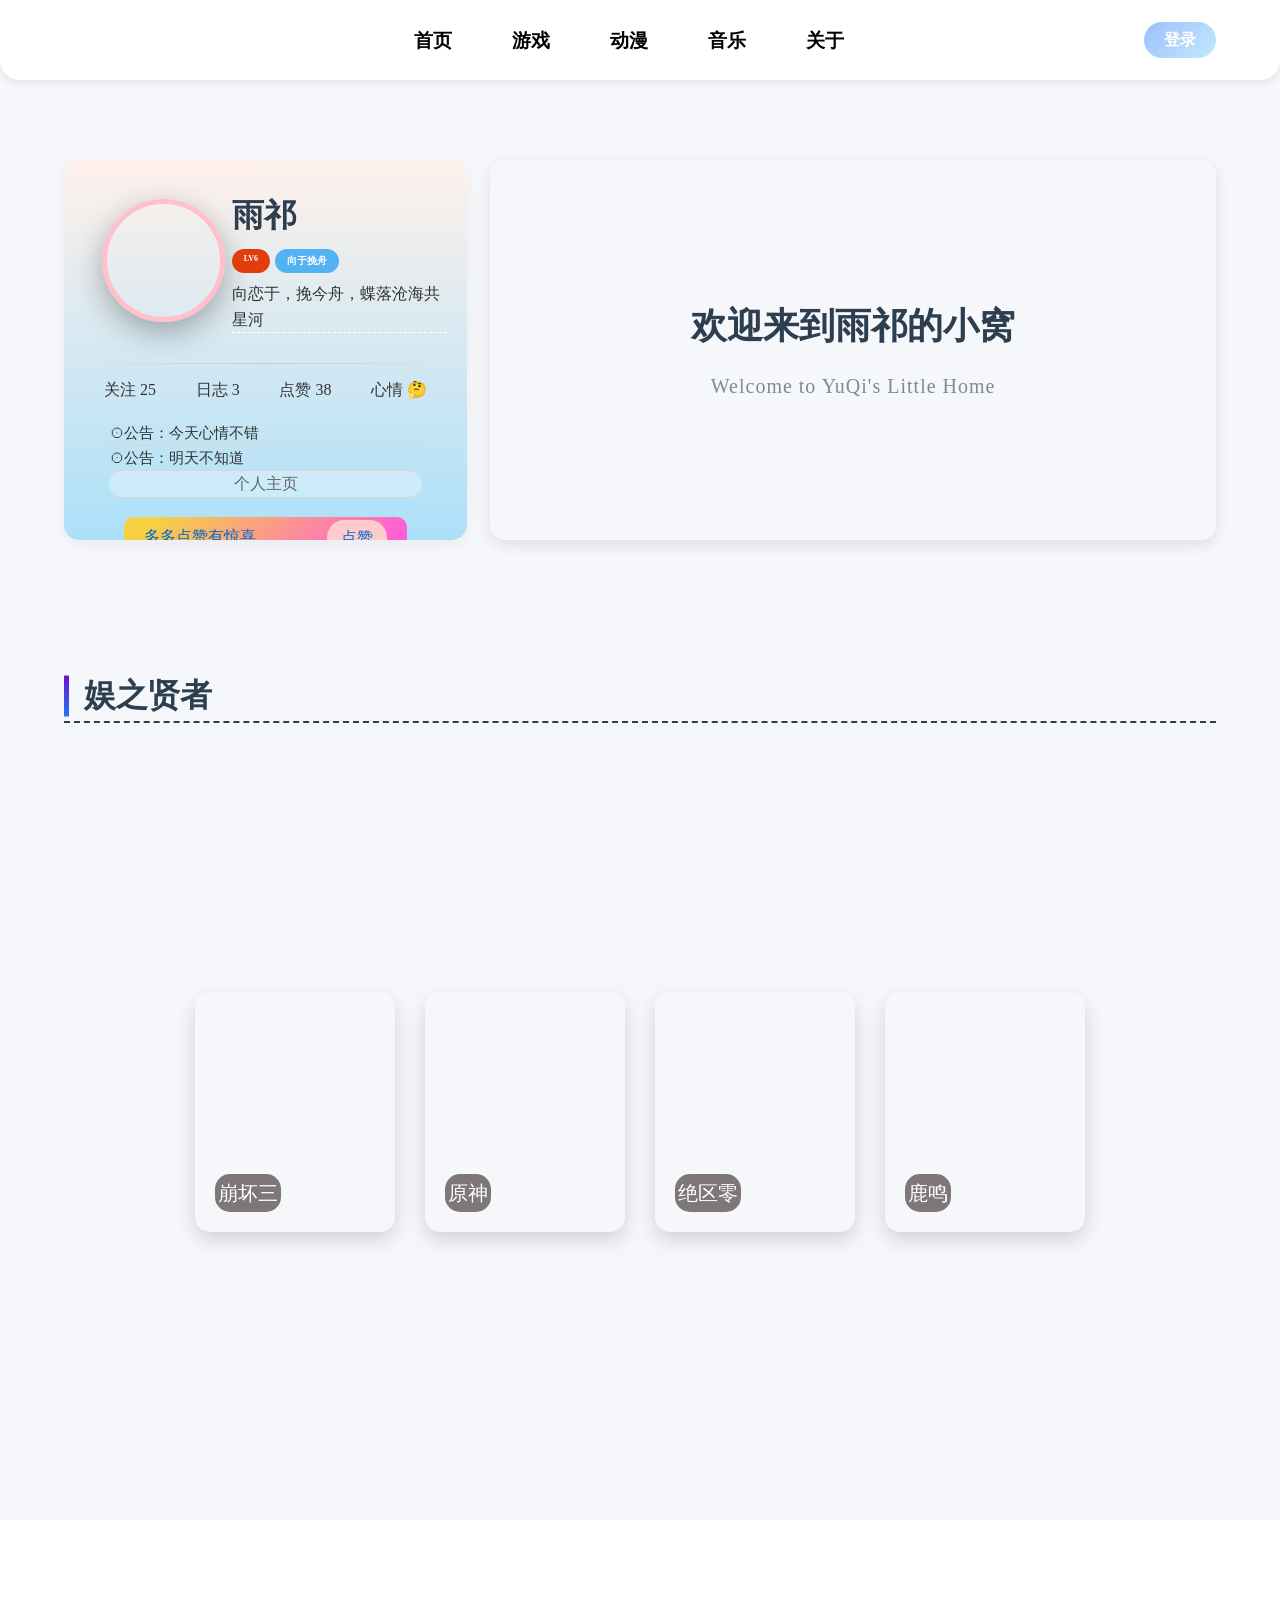
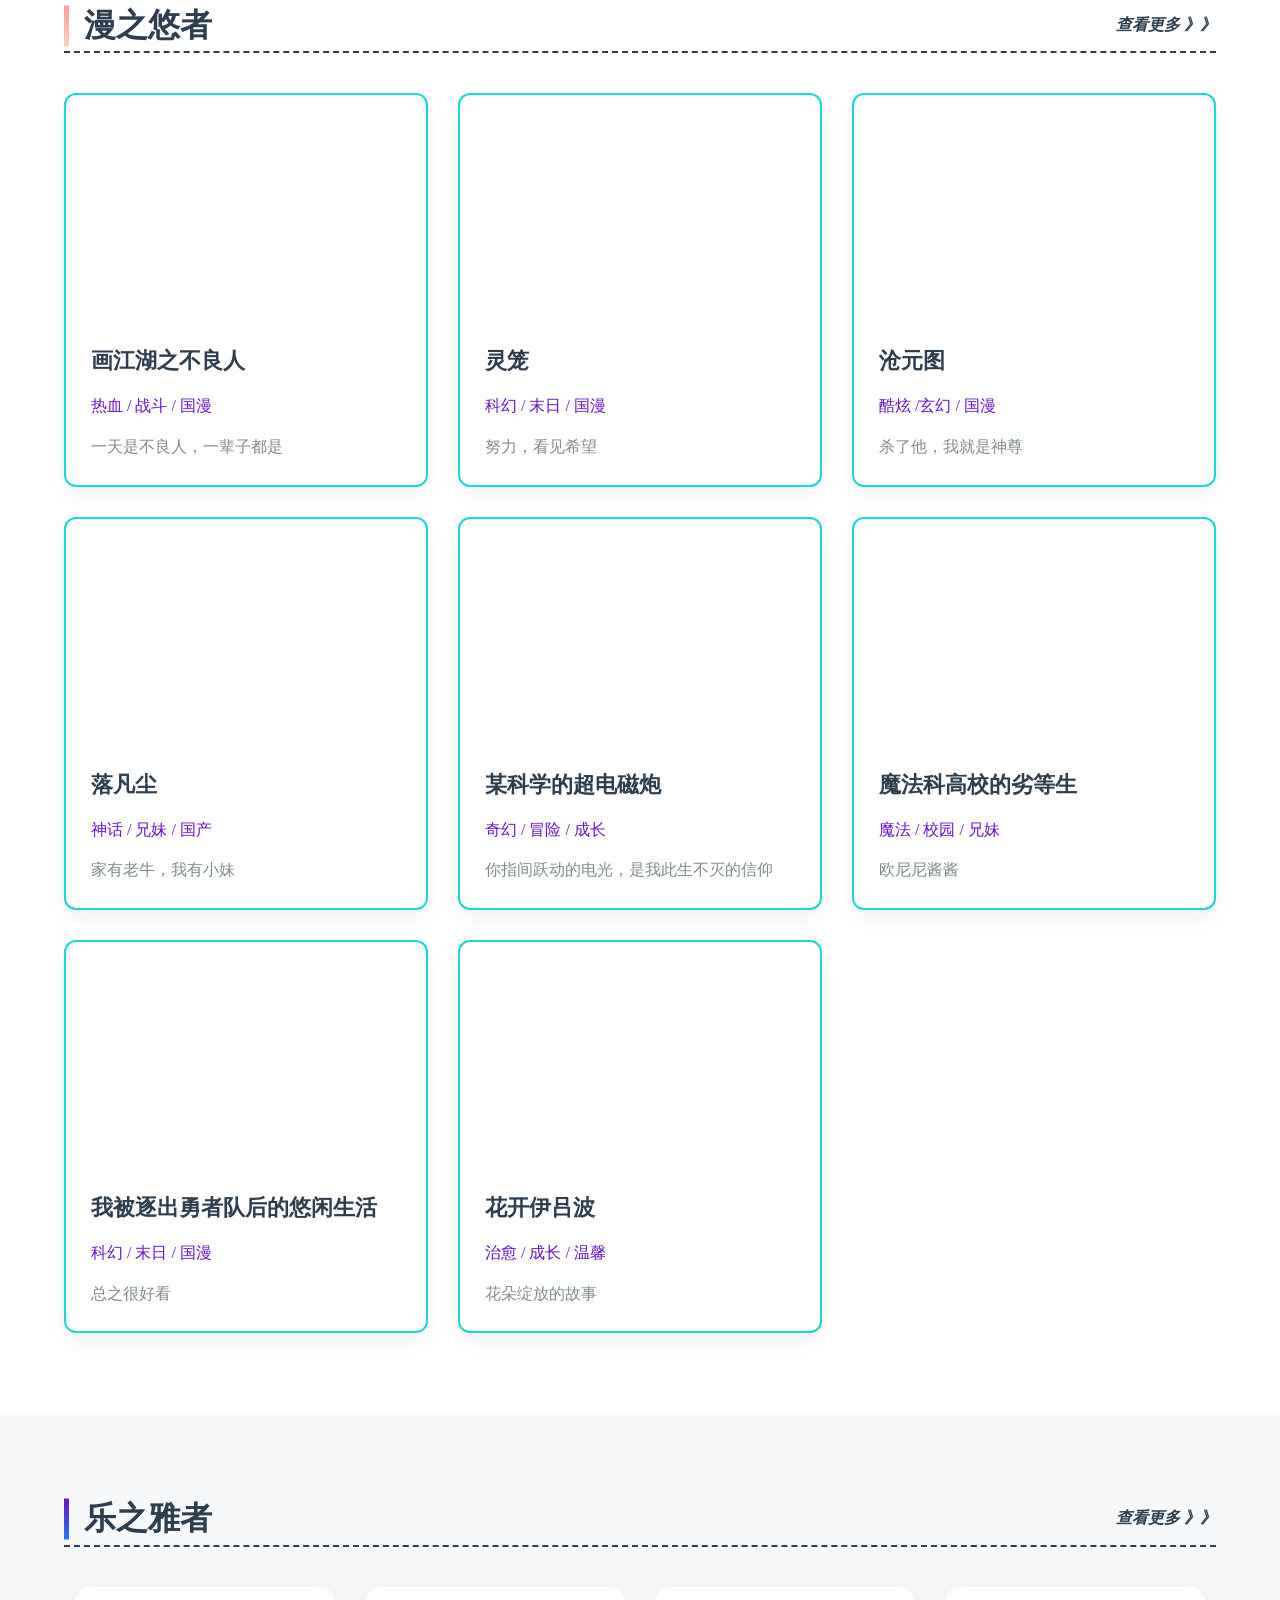
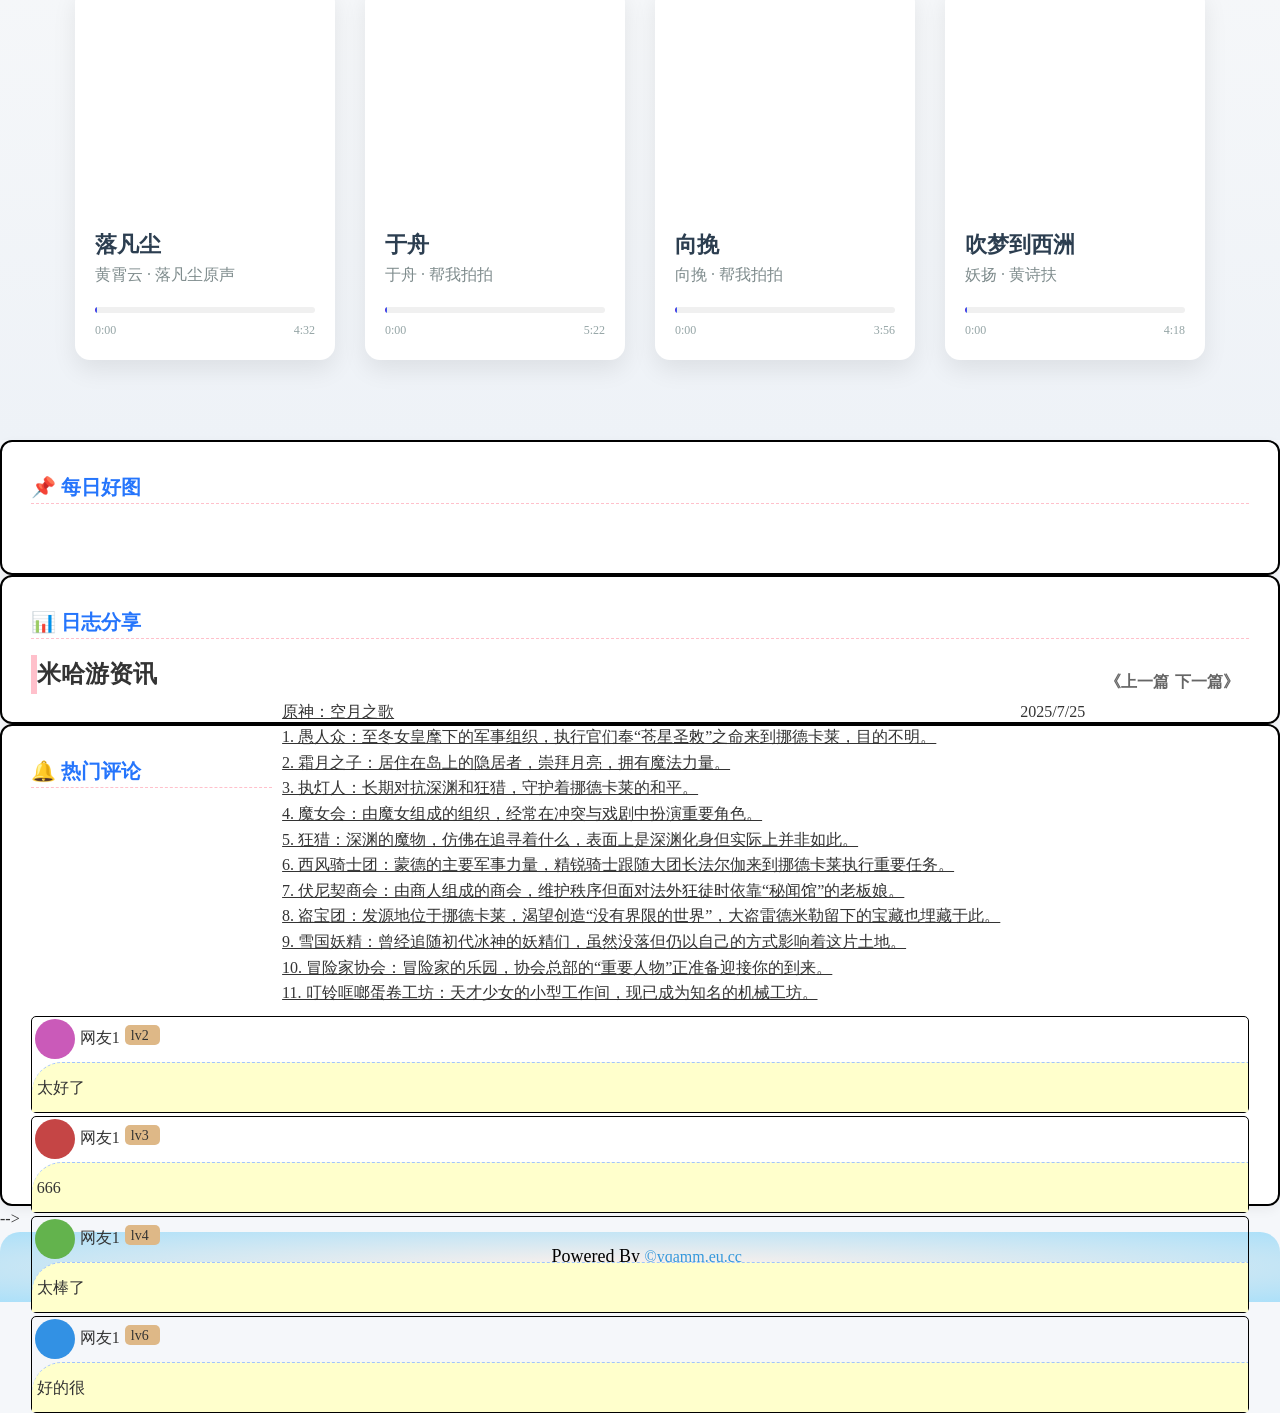
==== commit fd8b11d3: "更新 hao.html" ====
--- a/html/hao.html
+++ b/html/hao.html
@@ -360,7 +360,7 @@
         </div>
     </section>
     <!-- 日志记录 -->
-    <section class="rizhi" id="rizhi">,
+   <!-- <section class="rizhi" id="rizhi">,
         <h2>行之陌者 <p id="gd"><I>查看更多 》》</I></p>
         </h2>
         <div class="rizhi-cont">
@@ -474,14 +474,14 @@
             </div>
 
         </div>
-    </section>
+    </section> -->
 
 
     <!-- 页脚 -->
     <footer class="foot" id="foot">
-        <span>&nbsp;&nbsp;&nbsp;Powered By <a href="https://github.com/qitinyu?tab=stars"
+        <span>&nbsp;&nbsp;&nbsp;Powered By <a href="https://yqamm.eu.cc/"
                 target="_blank">©yqamm.eu.cc</a></span>
-        <p>版权所有:<a href="mima.html" target="_blank"><del>望月舒</a>
+        <p>版权所有:<a href="https://github.com/qitinyu/yq-wz/" target="_blank"><del>望月舒</a>
         &nbsp;友情联系：484894496@qq.com</p>
     </footer>
 
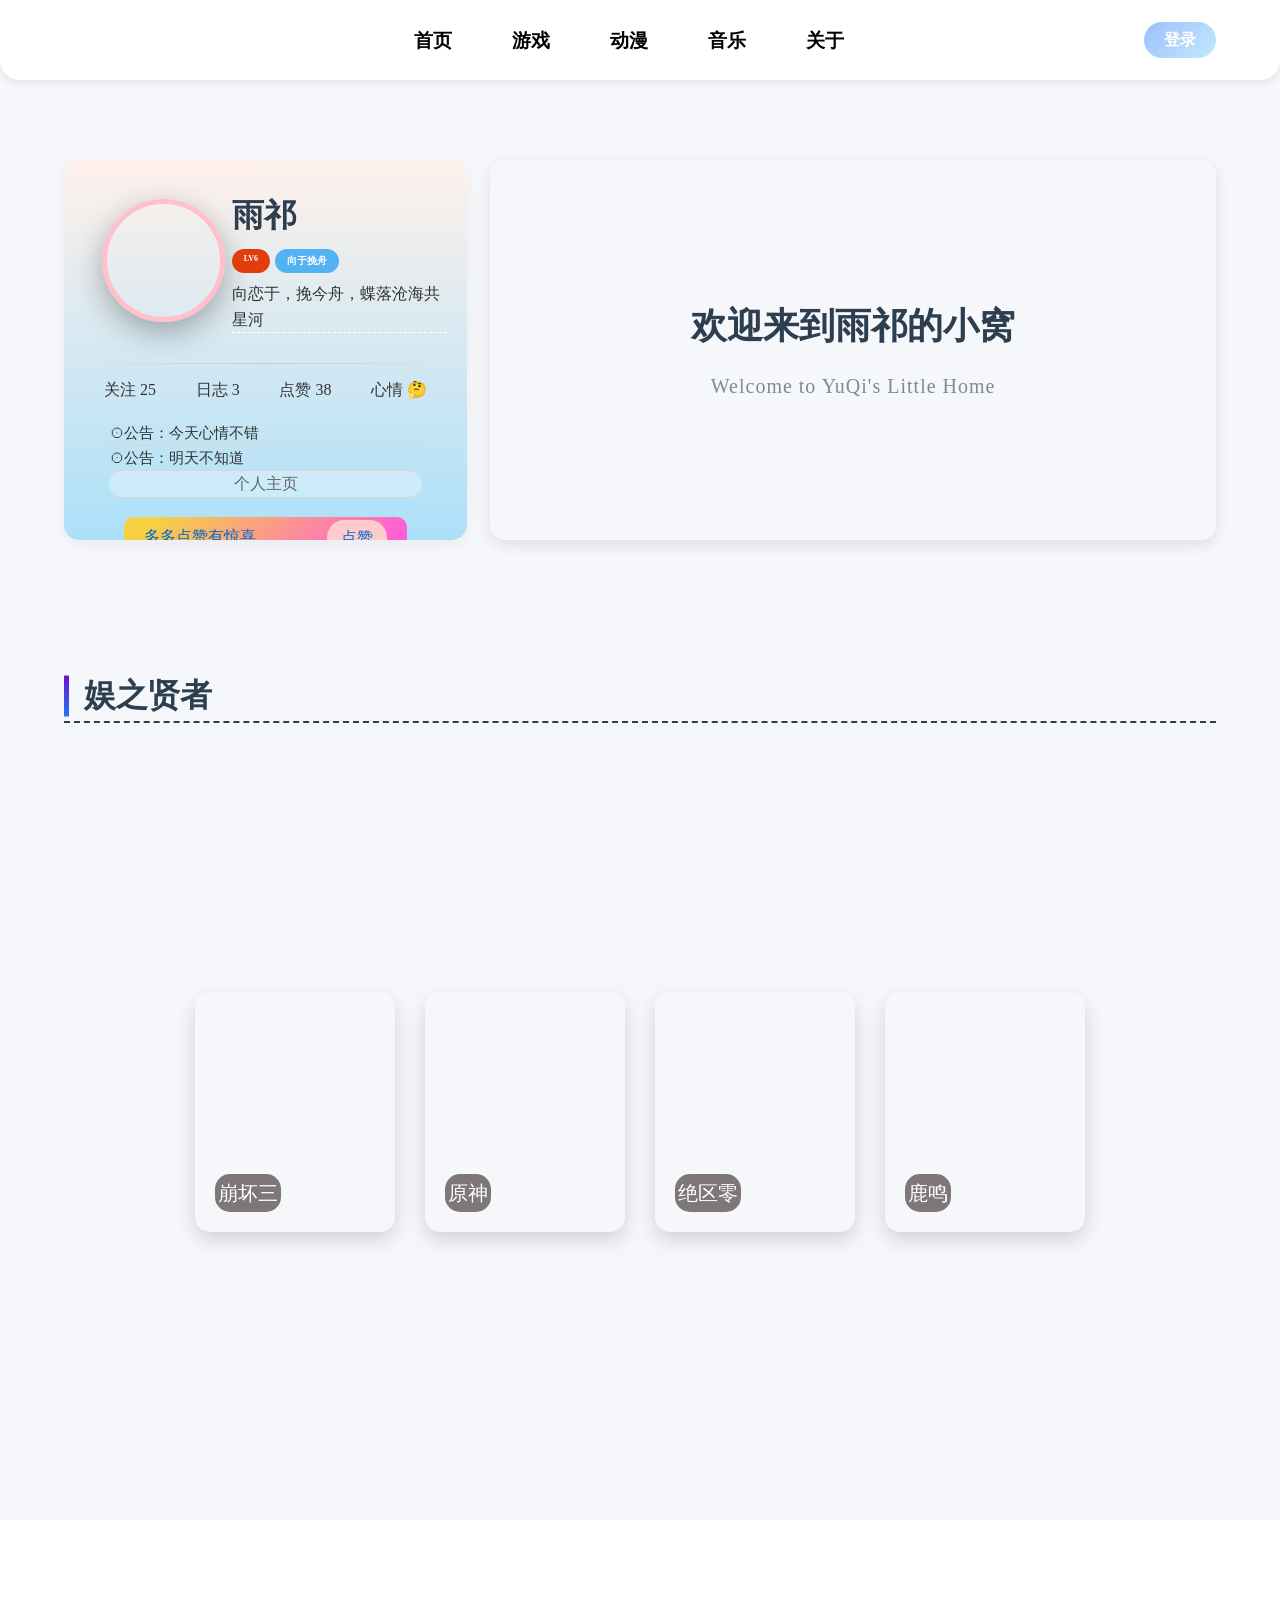
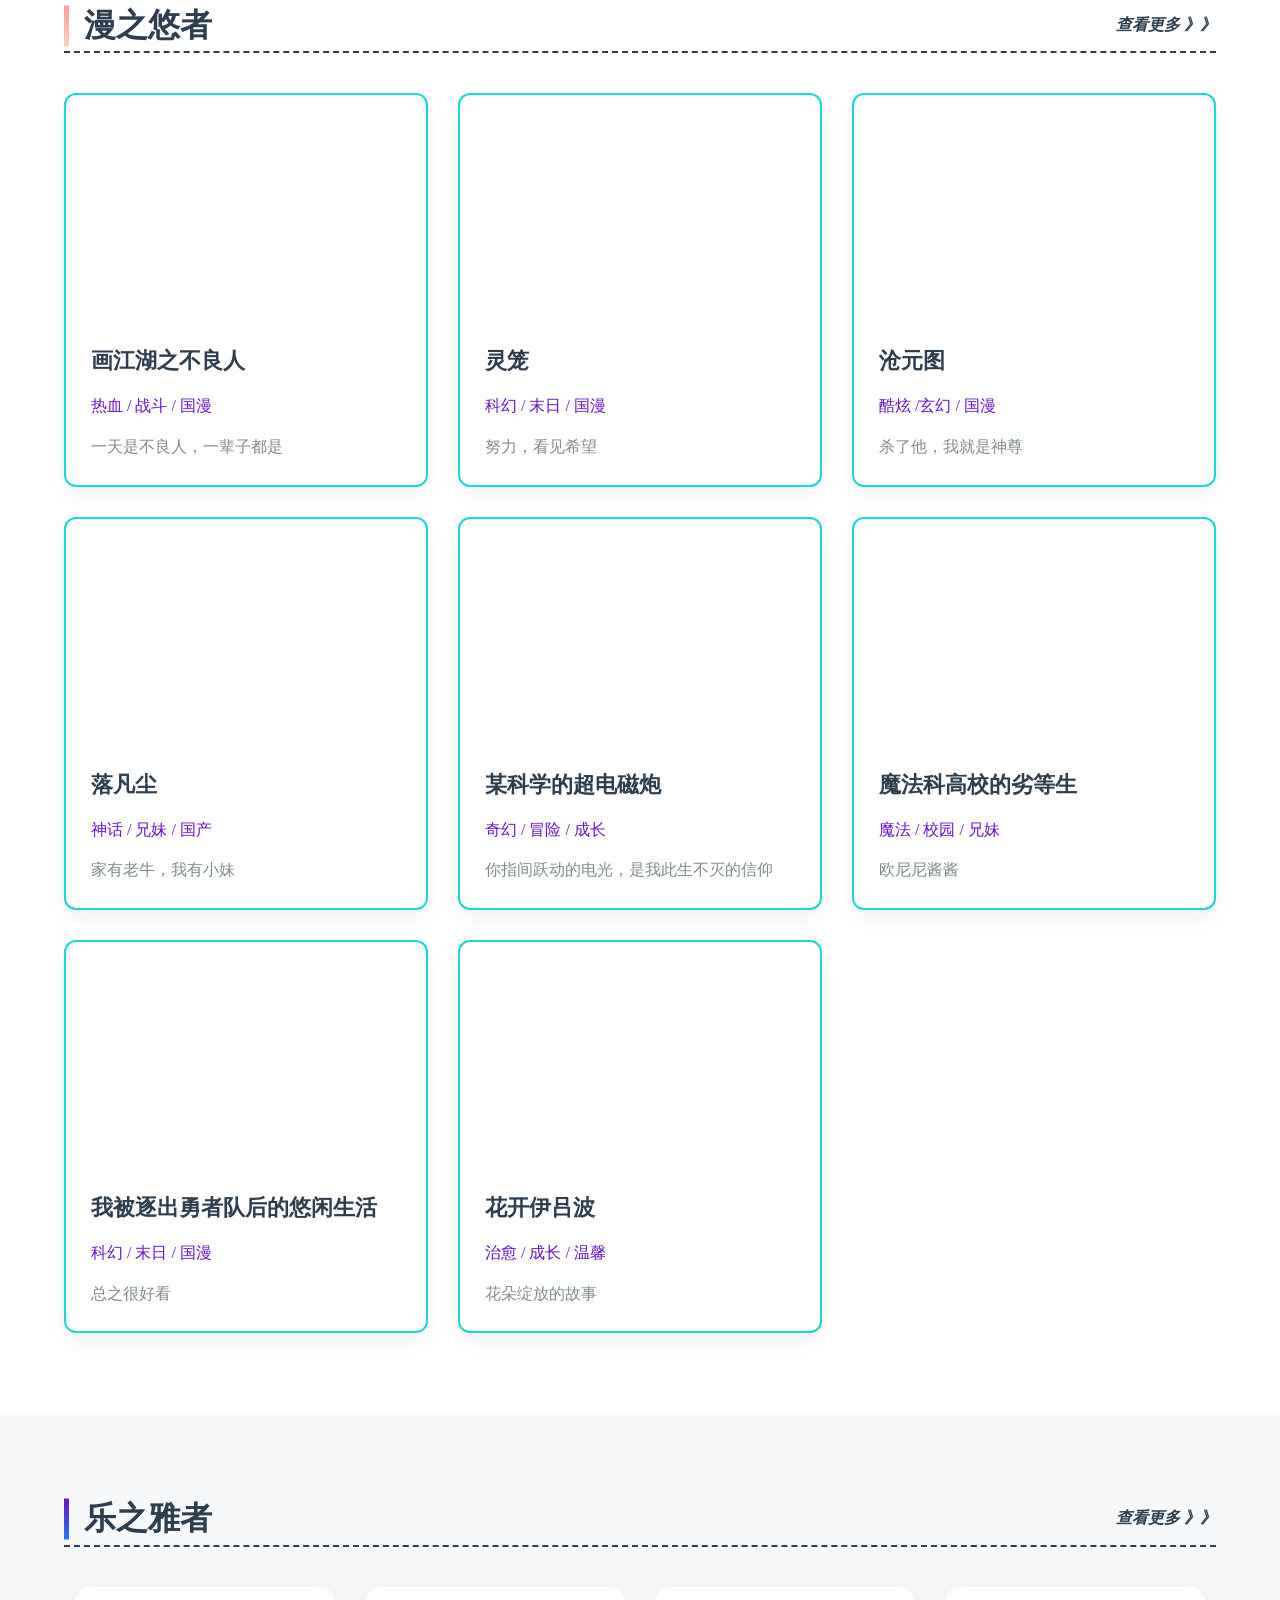
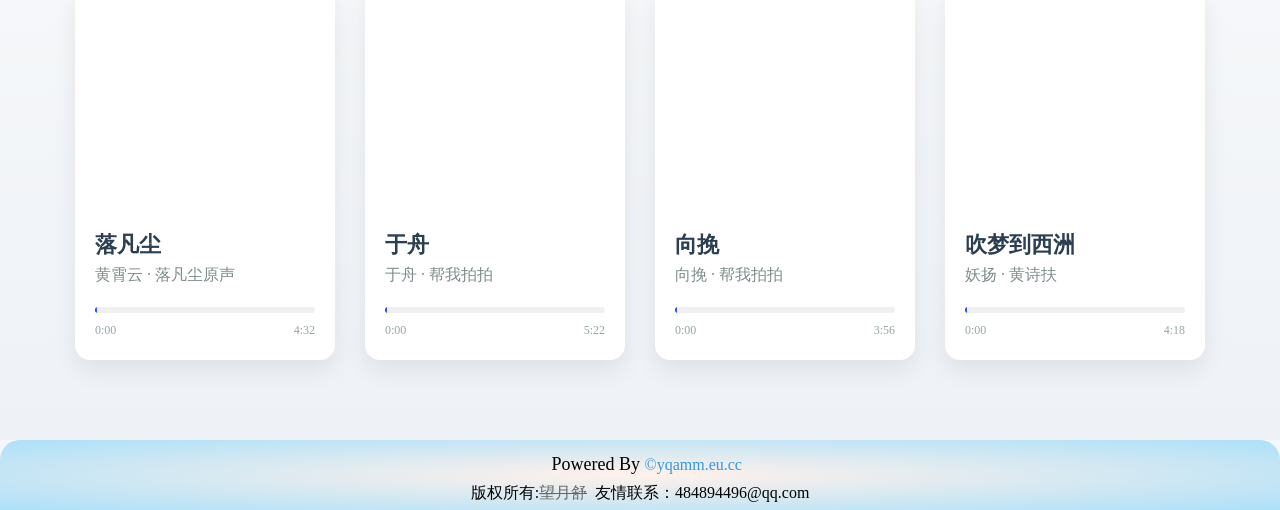
==== commit 3d098106: "26051301" ====
--- a/html/hao.html
+++ b/html/hao.html
@@ -359,129 +359,14 @@
             </div>
         </div>
     </section>
-    <!-- 日志记录 -->
-   <!-- <section class="rizhi" id="rizhi">,
-        <h2>行之陌者 <p id="gd"><I>查看更多 》》</I></p>
-        </h2>
-        <div class="rizhi-cont">
-            <!-- 左侧列 -->
-            <div class="rz" id="rz-1">
-                <h3>📌 每日好图</h3>
-                <div class="rz-left-tu">
-                    <img src="https://i.postimg.cc/k41G0ZzM/xh.png" alt="">
-                </div>
-            </div>
-
-            <!-- 中间列（主内容） -->
-            <div class="rz" id="rz-2">
-                <h3>📊 日志分享</h3>
-                <div class="content">
-                    <h2>米哈游资讯 &nbsp;&nbsp;
-                        <p id="p6">
-                            <a href="#">《上一篇</a>
-                            <a href="#">下一篇》</a>
-                        </p>
-                    </h2>
-                    <p>2025/7/25</p>
-                    <!-- <div class="wen">
-                        <p id="rzp"> <ins>米哈游成立于2011年，致力于为用户提供美好的、超出预期的产品与内容。米哈游陆续推出了多款高品质人气产品，包括《崩坏学园2》、
-                                《崩坏3》、《未定事件簿》、《原神》、《崩坏：星穹铁道》、《绝区零》，并围绕原创P打造了动画、音乐及周边等多元产品。
-                                秉承着“技术宅拯救世界”的使命，米哈游始终致力于技术研发、深索前沿科技，在卡通渲染、人工智能、云游戏技术等领域积累了先进的
-                                技术能力。
-                                米哈游总部位于中国上海，并在新加坡、美国、加拿大、日本、韩国等国家和地区进行全球化布局。目前，公司员工5,000人，来自世界知
-                                名游戏/互联网/科技公司。</p></ins>
-                    </div> -->
-                    <div class="wen">
-                        <p id="rzp">
-                            <ins>原神：空月之歌<br>
-                                1.
-                                ‌愚人众‌：至冬女皇麾下的军事组织，执行官们奉“苍星圣敇”之命来到挪德卡莱，目的不明‌。<br>
-                                2.
-                                ‌霜月之子‌：居住在岛上的隐居者，崇拜月亮，拥有魔法力量‌。<br>
-                                3.
-                                ‌执灯人‌：长期对抗深渊和狂猎，守护着挪德卡莱的和平‌。<br>
-                                4.
-                                ‌魔女会‌：由魔女组成的组织，经常在冲突与戏剧中扮演重要角色‌。<br>
-                                5.
-                                ‌狂猎‌：深渊的魔物，仿佛在追寻着什么，表面上是深渊化身但实际上并非如此‌。<br>
-                                6.
-                                ‌西风骑士团‌：蒙德的主要军事力量，精锐骑士跟随大团长法尔伽来到挪德卡莱执行重要任务‌。<br>
-                                7.
-                                ‌伏尼契商会‌：由商人组成的商会，维护秩序但面对法外狂徒时依靠“秘闻馆”的老板娘‌。<br>
-                                8.
-                                ‌盗宝团‌：发源地位于挪德卡莱，渴望创造“没有界限的世界”，大盗雷德米勒留下的宝藏也埋藏于此‌。<br>
-                                9.
-                                ‌雪国妖精‌：曾经追随初代冰神的妖精们，虽然没落但仍以自己的方式影响着这片土地‌。<br>
-                                10.
-                                ‌冒险家协会‌：冒险家的乐园，协会总部的“重要人物”正准备迎接你的到来‌。<br>
-                                11.
-                                ‌叮铃哐啷蛋卷工坊‌：天才少女的小型工作间，现已成为知名的机械工坊‌。<br>
-                            </ins>
-                        </p>
-                    </div>
-                </div>
-            </div>
-
-            <!-- 右侧列 -->
-            <div class="rz" id="rz-3">
-                <h3>🔔 热门评论</h3>
-                <div class="rzcontent">
-                    <!-- 评论1 -->
-                    <div class="yonhu1" id="rz-4">
-                        <div class="biank">
-                            <div class="touxiang1">
-                                <div class="yhtx1" id="yhtx1-1"></div>
-                                <span>网友1</span>
-                                <span id="yhtx">lv2</span>
-                            </div>
-                            <div class="pl1">太好了</div>
-                        </div>
-                    </div>
-                    <!-- 评论2 -->
-                    <div class="yonhu1" id="rz-5">
-                        <div class="biank">
-                            <div class="touxiang1">
-                                <div class="yhtx1" id="yhtx1-2"></div>
-                                <span>网友1</span>
-                                <span id="yhtx">lv3</span>
-                            </div>
-                            <div class="pl1">666</div>
-                        </div>
-                    </div>
-                    <!-- 评论3 -->
-                    <div class="yonhu1" id="rz-6">
-                        <div class="biank">
-                            <div class="touxiang1">
-                                <div class="yhtx1" id="yhtx1-3"></div>
-                                <span>网友1</span>
-                                <span id="yhtx">lv4</span>
-                            </div>
-                            <div class="pl1">太棒了</div>
-                        </div>
-                    </div>
-                    <!-- 评论4 -->
-                    <div class="yonhu1" id="rz-7">
-                        <div class="biank">
-                            <div class="touxiang1">
-                                <div class="yhtx1" id="yhtx1-4"></div>
-                                <span>网友1</span>
-                                <span id="yhtx">lv6</span>
-                            </div>
-                            <div class="pl1">好的很</div>
-                        </div>
-                    </div>
-                </div>
-            </div>
-
-        </div>
-    </section> -->
+
 
 
     <!-- 页脚 -->
     <footer class="foot" id="foot">
-        <span>&nbsp;&nbsp;&nbsp;Powered By <a href="https://yqamm.eu.cc/"
+        <span>&nbsp;&nbsp;&nbsp;Powered By <a href="yqamm.eu.cc"
                 target="_blank">©yqamm.eu.cc</a></span>
-        <p>版权所有:<a href="https://github.com/qitinyu/yq-wz/" target="_blank"><del>望月舒</a>
+        <p>版权所有:<a href="mima.html" target="_blank"><del>望月舒</a>
         &nbsp;友情联系：484894496@qq.com</p>
     </footer>
 
@@ -546,4 +431,4 @@
     </script>
 </body>
 
-</html>
+</html>
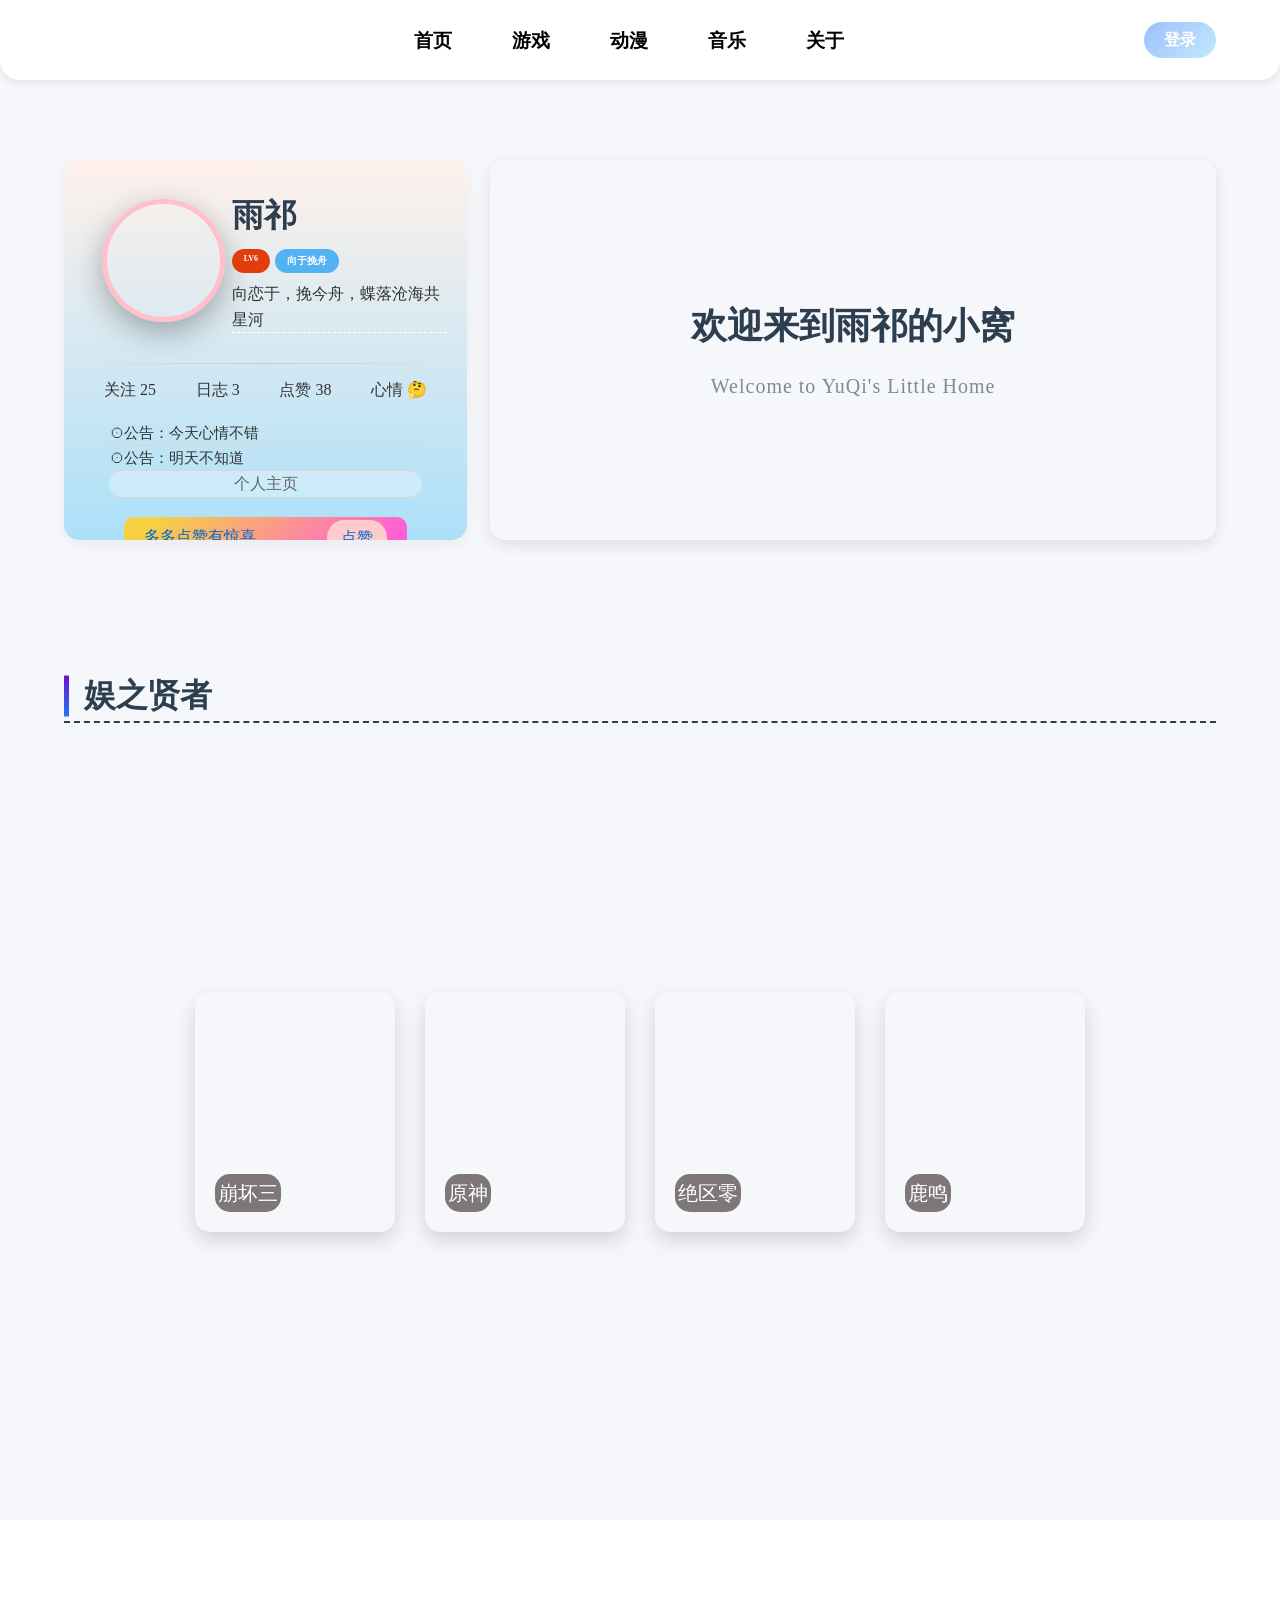
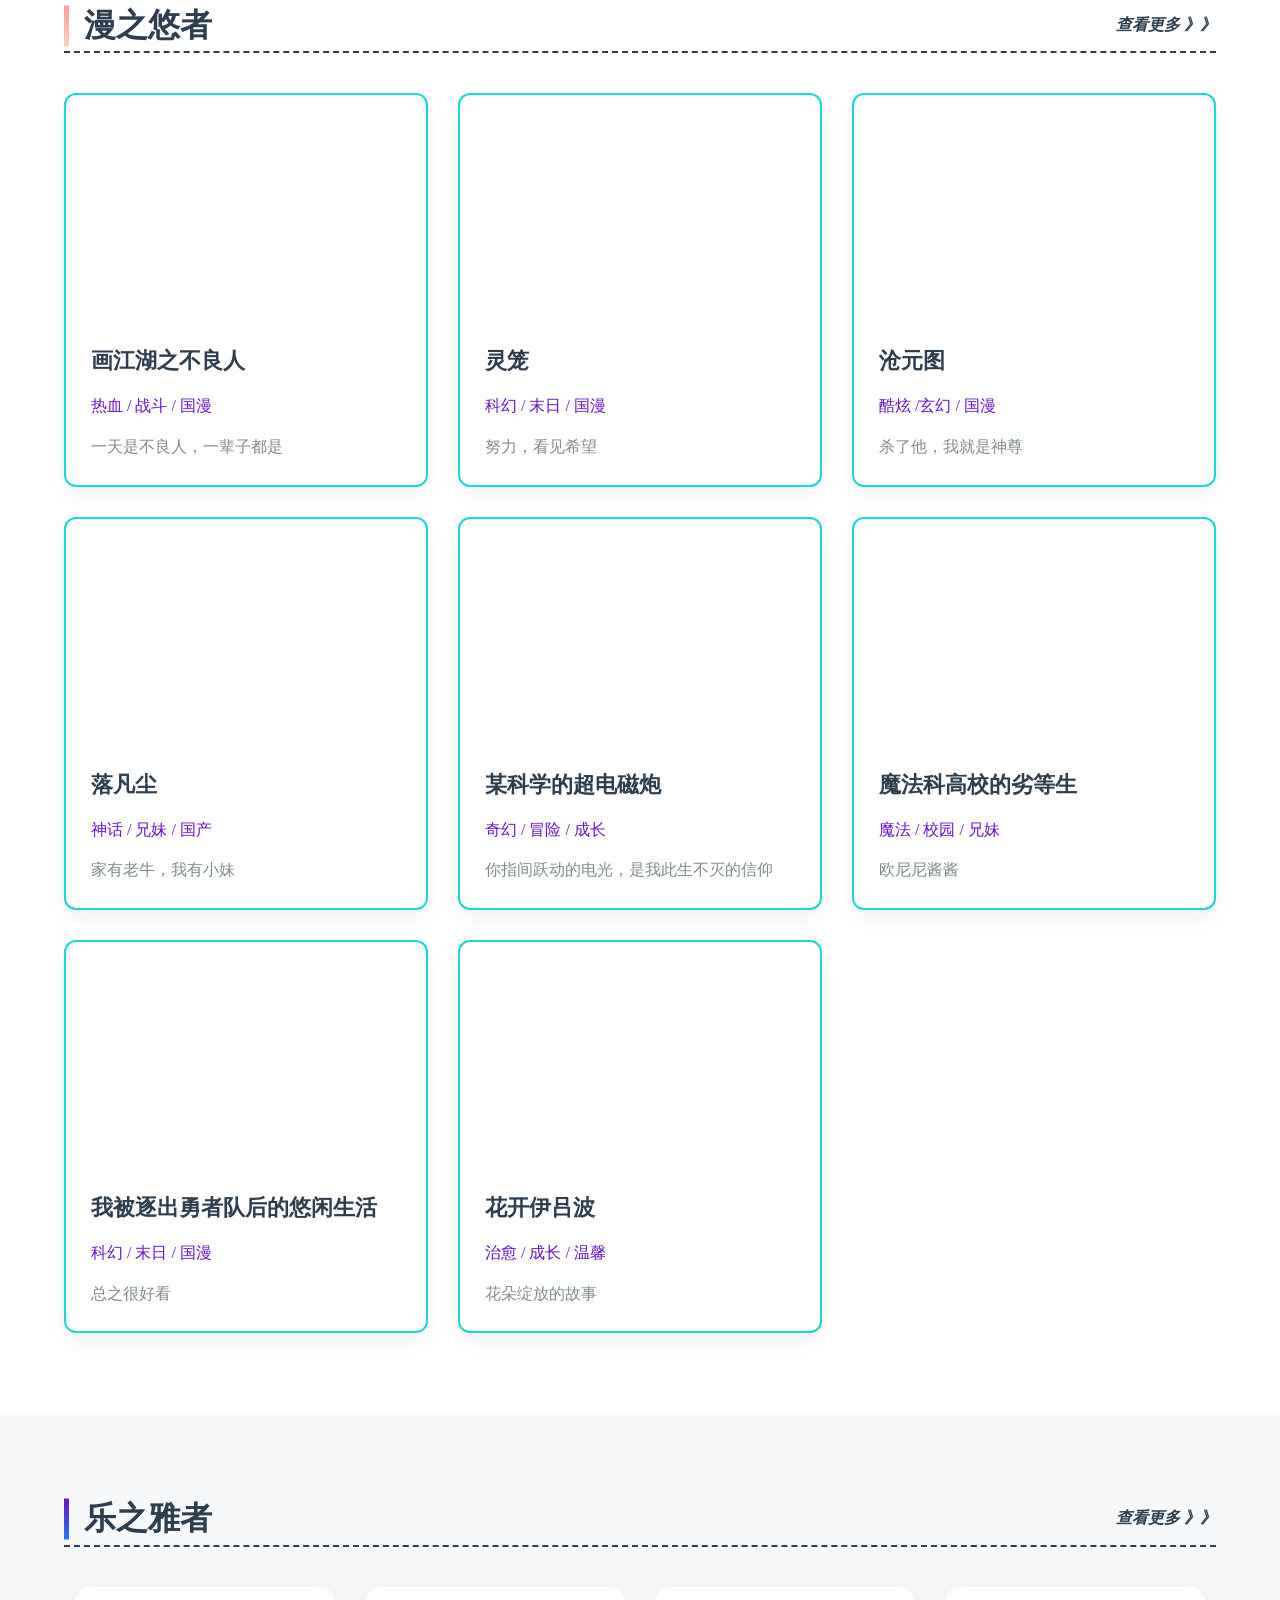
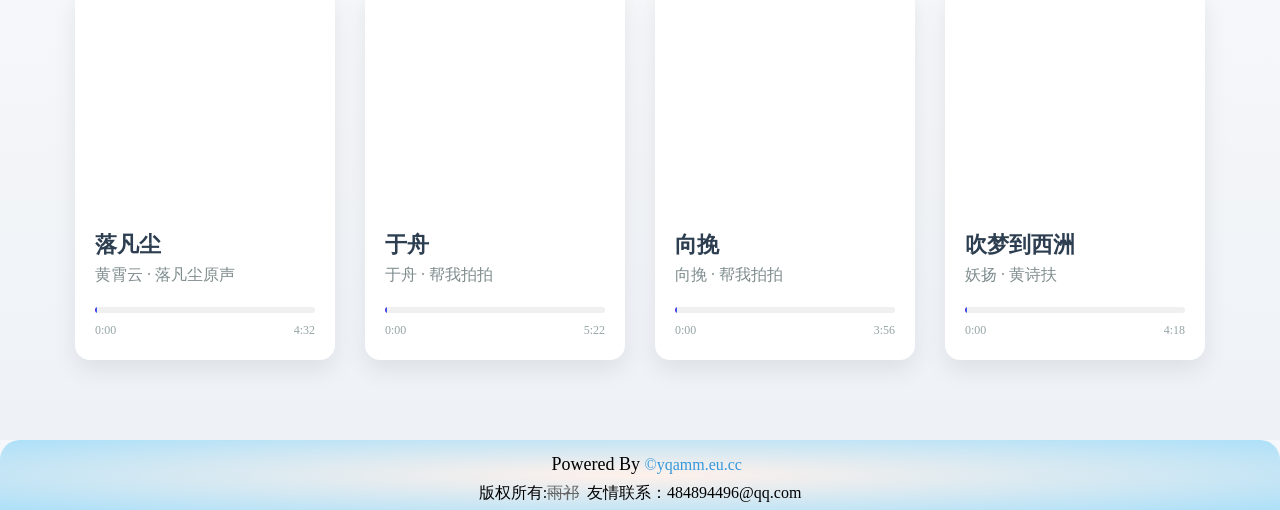
==== commit 5b0a92d5: "26051301" ====
--- a/html/hao.html
+++ b/html/hao.html
@@ -361,12 +361,11 @@
     </section>
 
 
-
     <!-- 页脚 -->
     <footer class="foot" id="foot">
         <span>&nbsp;&nbsp;&nbsp;Powered By <a href="yqamm.eu.cc"
                 target="_blank">©yqamm.eu.cc</a></span>
-        <p>版权所有:<a href="mima.html" target="_blank"><del>望月舒</a>
+        <p>版权所有:<a href="https://github.com/qitinyu/yq-wz/" target="_blank"><del>雨祁</a>
         &nbsp;友情联系：484894496@qq.com</p>
     </footer>
 
@@ -431,4 +430,4 @@
     </script>
 </body>
 
-</html>+</html>
